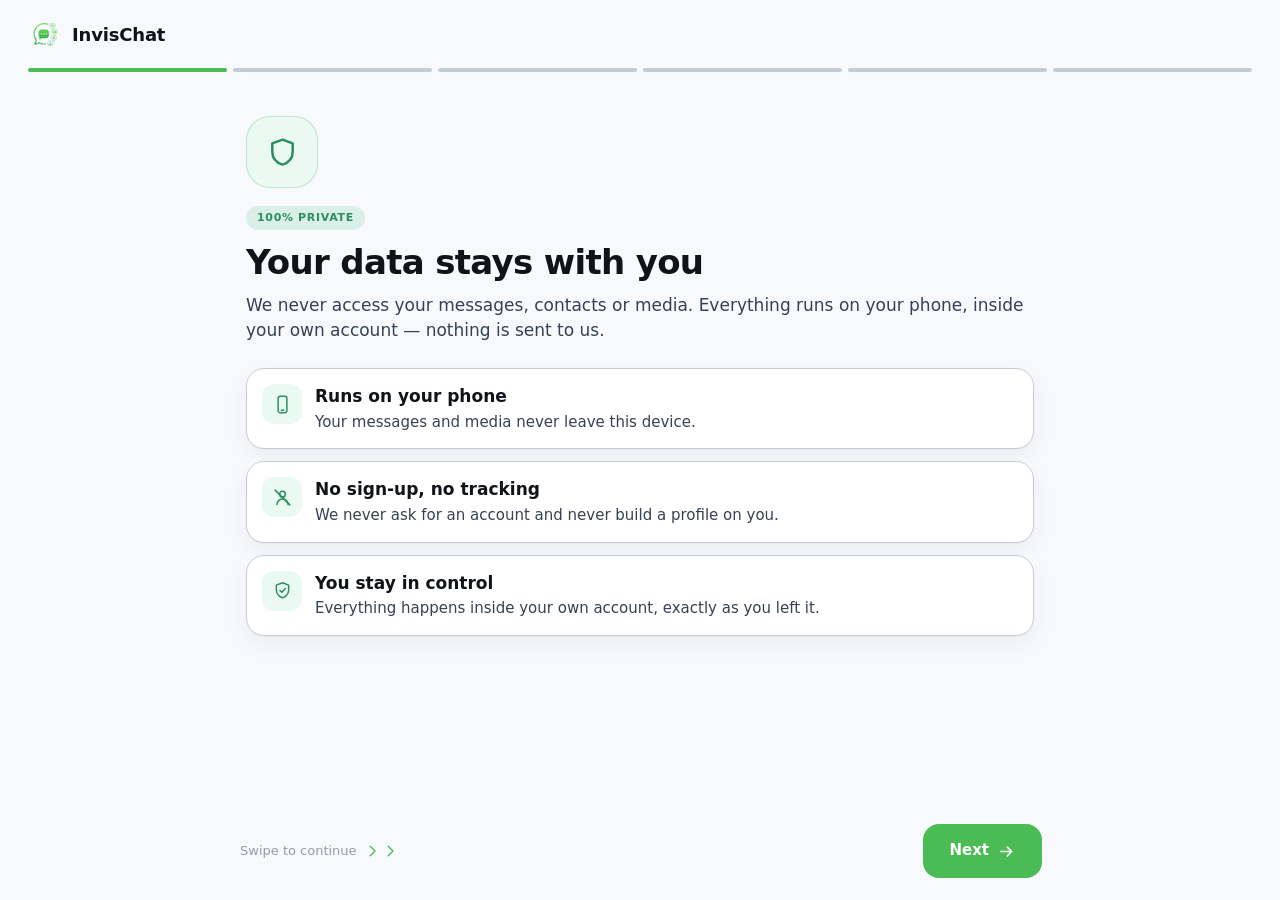
==== index.html @ 3916011a "first commit" ====
<!doctype html>
<html lang="en">
  <head>
    <meta charset="utf-8" />
    <meta name="viewport" content="width=device-width, initial-scale=1, viewport-fit=cover, user-scalable=no" />
    <meta name="color-scheme" content="light dark" />
    <meta name="theme-color" content="#f8f9fd" media="(prefers-color-scheme: light)" />
    <meta name="theme-color" content="#000000" media="(prefers-color-scheme: dark)" />
    <meta name="robots" content="noindex" />
    <title>How the app works</title>
    <link rel="icon" href="assets/img/logo.png" />
    <link rel="preload" as="image" href="assets/img/logo.png" />
    <link rel="stylesheet" href="assets/css/style.css" />
  </head>
  <body>
    <!-- The whole guide is drawn by app.js from content.js; this is its frame. -->
    <div class="app is-loading" id="app">
      <header class="topbar">
        <div class="topbar__row">
          <div class="brand">
            <img class="brand__logo" id="brand-logo" src="assets/img/logo.png" alt="" />
            <span class="brand__name" id="brand-name">InvisChat</span>
          </div>
          <button class="exit" id="exit" type="button" hidden></button>
        </div>
        <div class="progress" id="progress" role="presentation"></div>
      </header>

      <main class="deck" id="deck" tabindex="-1"></main>

      <footer class="bottombar" id="bottombar">
        <div class="bottombar__lead" id="lead">
          <div class="swipe" id="swipe">
            <span class="swipe__text" id="swipe-text"></span>
            <span class="swipe__chevrons" aria-hidden="true">
              <svg class="icon" viewBox="0 0 24 24"><path d="M9.6 5.6l6.4 6.4-6.4 6.4" /></svg>
              <svg class="icon" viewBox="0 0 24 24"><path d="M9.6 5.6l6.4 6.4-6.4 6.4" /></svg>
            </span>
          </div>
          <button class="back" id="back" type="button" hidden>
            <svg class="icon" viewBox="0 0 24 24" aria-hidden="true">
              <path d="M4.6 12h13.8" />
              <path d="M13 6.5l5.5 5.5-5.5 5.5" />
            </svg>
            <span id="back-label"></span>
          </button>
        </div>
        <button class="cta" id="cta" type="button">
          <span id="cta-label"></span>
          <svg class="icon" id="cta-icon" viewBox="0 0 24 24" aria-hidden="true"></svg>
        </button>
      </footer>
    </div>

    <!-- Full-screen screenshot: pinch, drag or double-tap to zoom. -->
    <div class="lightbox" id="lightbox" hidden>
      <img class="lightbox__img" id="lightbox-img" alt="" />
      <button class="lightbox__close" id="lightbox-close" type="button">
        <svg class="icon" viewBox="0 0 24 24" aria-hidden="true">
          <path d="M6.2 6.2l11.6 11.6" />
          <path d="M17.8 6.2L6.2 17.8" />
        </svg>
      </button>
      <div class="lightbox__hint">
        <svg class="icon" viewBox="0 0 24 24" aria-hidden="true">
          <path d="M9.4 4.6H4.6v4.8" />
          <path d="M14.6 19.4h4.8v-4.8" />
          <path d="M4.6 4.6l5.6 5.6" />
          <path d="M19.4 19.4l-5.6-5.6" />
        </svg>
        <span id="lightbox-hint-text"></span>
      </div>
    </div>

    <script>
      // The app's name, shown next to the logo. Kept here so it can be changed
      // without touching the code.
      window.GUIDE_APP_NAME = 'InvisChat';
    </script>
    <script src="assets/js/i18n.js"></script>
    <script src="assets/js/content.js"></script>
    <script src="assets/js/app.js"></script>
  </body>
</html>
---- assets/css/style.css ----
/* ───────────────────────────────────────────────────────────────────────────
   InvisChat — how the app works
   The palette is the app's own (lib/core/style/theme/cobalt_color_scheme.*),
   so the page and the screen it is embedded in are the same surface.
   ─────────────────────────────────────────────────────────────────────────── */

:root {
  --surface: #f8f9fd;
  --surface-container: #ffffff;
  --surface-variant-low: #eaedf1;
  --on-surface: #0f1419;
  --on-surface-variant: #364153;
  --on-surface-variant-low: #919eab;
  --outline: #c4cdd5;
  --shadow: 0 1px 2px rgba(15, 20, 25, 0.04), 0 8px 24px rgba(15, 20, 25, 0.05);

  --primary: #4bbb53;
  --primary-bold: #298331;
  --primary-soft: #eaf7eb;
  --primary-rgb: 75, 187, 83;
  --on-primary: #ffffff;

  --success: #3db87c;
  --success-bold: #2a8f5e;
  --success-soft: #ebf9f3;
  --success-rgb: 61, 184, 124;

  --info: #3d8fe6;
  --info-bold: #2a6bb3;
  --info-soft: #ebf5ff;
  --info-rgb: 61, 143, 230;

  /* Set per page from its tone, then used by everything inside it. The rgb
     triplet is what the translucent pills and borders are mixed from — spelled
     out rather than colour-mixed, which older WebViews do not understand. */
  --accent: var(--primary);
  --accent-bold: var(--primary-bold);
  --accent-soft: var(--primary-soft);
  --accent-rgb: var(--primary-rgb);

  --radius-card: 18px;
  --radius-tile: 20px;
  --page-max: 640px;
  --ease: cubic-bezier(0.22, 0.61, 0.36, 1);
  color-scheme: light;
}

:root[data-theme='dark'] {
  --surface: #000000;
  --surface-container: #101215;
  --surface-variant-low: #343e50;
  --on-surface: #ffffff;
  --on-surface-variant: #dfe3e8;
  --on-surface-variant-low: #c4cdd5;
  --outline: #364153;
  --shadow: none;

  --primary: #4bbb53;
  --primary-bold: #77ce7a;
  --primary-soft: #16321a;

  --success: #52c997;
  --success-bold: #7adbb3;
  --success-soft: #12332a;
  --success-rgb: 82, 201, 151;

  --info: #52a5ff;
  --info-bold: #7abdff;
  --info-soft: #10273f;
  --info-rgb: 82, 165, 255;
  color-scheme: dark;
}

[data-tone='success'] { --accent: var(--success); --accent-bold: var(--success-bold); --accent-soft: var(--success-soft); --accent-rgb: var(--success-rgb); }
[data-tone='info']    { --accent: var(--info);    --accent-bold: var(--info-bold);    --accent-soft: var(--info-soft);    --accent-rgb: var(--info-rgb); }

* { box-sizing: border-box; }

/* Class-based display rules would otherwise win over the browser default. */
[hidden] { display: none !important; }

html,
body {
  height: 100%;
  margin: 0;
  overflow: hidden;
  overscroll-behavior: none;
}

body {
  background: var(--surface);
  color: var(--on-surface);
  font-family: -apple-system, BlinkMacSystemFont, 'Segoe UI', Roboto, 'Helvetica Neue', system-ui, sans-serif;
  font-size: 15px;
  line-height: 1.45;
  -webkit-font-smoothing: antialiased;
  -webkit-tap-highlight-color: transparent;
  text-rendering: optimizeLegibility;
}

button {
  font: inherit;
  color: inherit;
  border: 0;
  background: none;
  cursor: pointer;
  -webkit-tap-highlight-color: transparent;
}

:focus-visible { outline: 2px solid var(--accent); outline-offset: 2px; border-radius: 10px; }

svg { display: block; }

.icon {
  width: 1em;
  height: 1em;
  fill: none;
  stroke: currentColor;
  stroke-width: 1.7;
  stroke-linecap: round;
  stroke-linejoin: round;
}

/* ── Shell ──────────────────────────────────────────────────────────────── */

.app {
  display: flex;
  flex-direction: column;
  height: 100%;
  height: 100dvh;
  /* The app hands the page a safe area already, but a browser does not. */
  padding: env(safe-area-inset-top) env(safe-area-inset-right) env(safe-area-inset-bottom) env(safe-area-inset-left);
}

.app.is-loading { opacity: 0; }
.app { opacity: 1; transition: opacity 0.25s ease; }

/* ── Top bar: brand, exit, progress ─────────────────────────────────────── */

.topbar { flex: none; padding: 12px 20px 0; }

.topbar__row { display: flex; align-items: center; gap: 10px; }

.brand { display: flex; align-items: center; gap: 10px; min-width: 0; }
.brand__logo { width: 30px; height: 30px; border-radius: 9px; display: block; }
.brand__name { font-size: 16px; font-weight: 700; letter-spacing: -0.01em; white-space: nowrap; }

.exit {
  margin-inline-start: auto;
  display: inline-flex;
  align-items: center;
  justify-content: center;
  gap: 6px;
  color: var(--on-surface-variant);
  font-size: 14px;
  font-weight: 600;
  padding: 8px 10px;
  border-radius: 12px;
  transition: opacity 0.2s ease, background-color 0.15s ease;
}
.exit:active { background: var(--surface-variant-low); }
.exit .icon { width: 22px; height: 22px; }
.exit[hidden] { display: none; }
/* Faded rather than removed on the last page: taking it out would shift the row. */
.exit.is-muted { opacity: 0; pointer-events: none; }

.progress { display: flex; gap: 6px; margin-top: 16px; }
.progress__seg {
  flex: 1;
  height: 4px;
  border-radius: 3px;
  background: var(--outline);
  transition: background-color 0.32s var(--ease);
}
.progress__seg.is-on { background: var(--primary); }

/* ── The deck ───────────────────────────────────────────────────────────── */

.deck {
  flex: 1;
  min-height: 0;
  display: flex;
  overflow-x: auto;
  overflow-y: hidden;
  scroll-snap-type: x mandatory;
  scrollbar-width: none;
  -webkit-overflow-scrolling: touch;
  overscroll-behavior-x: contain;
}
.deck::-webkit-scrollbar { display: none; }

.page {
  flex: 0 0 100%;
  width: 100%;
  height: 100%;
  scroll-snap-align: center;
  scroll-snap-stop: always;
  overflow-y: auto;
  overscroll-behavior: contain;
}

.page__inner {
  max-width: var(--page-max);
  margin: 0 auto;
  padding: 24px 20px 28px;
}

/* Header and body drift at different speeds while the deck is dragged, which
   is what makes the pages read as cards rather than as a slideshow. */
.page__header,
.page__body { will-change: transform; }

/* ── Page header ────────────────────────────────────────────────────────── */

.page__badge {
  width: 62px;
  height: 62px;
  display: grid;
  place-items: center;
  border-radius: 20px;
  background: var(--accent-soft);
  border: 1px solid rgba(var(--accent-rgb), 0.28);
  color: var(--accent-bold);
}
.page__badge .icon { width: 30px; height: 30px; }

.page__kicker {
  display: inline-block;
  margin-top: 18px;
  padding: 4px 11px;
  border-radius: 20px;
  background: rgba(var(--accent-rgb), 0.16);
  color: var(--accent-bold);
  font-size: 11px;
  font-weight: 700;
  letter-spacing: 0.06em;
  text-transform: uppercase;
}

.page__title {
  margin: 12px 0 0;
  font-size: 24px;
  line-height: 1.2;
  font-weight: 800;
  letter-spacing: -0.02em;
}

.page__subtitle {
  margin: 10px 0 0;
  font-size: 16px;
  line-height: 1.5;
  color: var(--on-surface-variant);
}

.page__body { margin-top: 24px; }

/* ── Cards ──────────────────────────────────────────────────────────────── */

.card {
  background: var(--surface-container);
  border: 1px solid var(--outline);
  border-radius: var(--radius-card);
  box-shadow: var(--shadow);
}

.card__icon {
  flex: none;
  width: 40px;
  height: 40px;
  display: grid;
  place-items: center;
  border-radius: 12px;
  background: var(--accent-soft);
  color: var(--accent-bold);
}
.card__icon .icon { width: 21px; height: 21px; }

.card__title { font-size: 16px; font-weight: 600; margin: 0; }
.card__desc { margin: 3px 0 0; font-size: 14px; line-height: 1.45; color: var(--on-surface-variant); }

/* list — icon + title + description rows */
.list { display: flex; flex-direction: column; gap: 12px; }
.list .card { display: flex; gap: 13px; padding: 15px; align-items: flex-start; }

/* grid — two-column tiles, icon and title only */
.grid { display: grid; grid-template-columns: repeat(auto-fit, minmax(140px, 1fr)); gap: 12px; }
.grid .card { padding: 14px; border-radius: var(--radius-tile); }
.grid .card__icon { width: 36px; height: 36px; border-radius: 11px; }
.grid .card__icon .icon { width: 19px; height: 19px; }
/* A fixed gap, not a spacer: every label starts at the same height, so a
   one-line title and a two-line one still line up across the row. */
.grid .card__title { margin-top: 12px; font-size: 14px; line-height: 1.25; }

/* steps — numbered instruction cards with a screenshot */
.steps { display: flex; flex-direction: column; gap: 14px; }
.steps .card { padding: 15px; border-radius: var(--radius-tile); }
.step__head { display: flex; gap: 13px; align-items: flex-start; }
.step__head .card__title { font-size: 15px; font-weight: 700; }

.shot {
  position: relative;
  margin-top: 13px;
  border-radius: 14px;
  border: 1px solid var(--outline);
  background: var(--surface-variant-low);
  overflow: hidden;
  display: block;
  width: 100%;
  padding: 0;
}
.shot img {
  display: block;
  width: 100%;
  max-height: 320px;
  max-height: min(34dvh, 340px);
  object-fit: contain;
  transition: transform 0.35s var(--ease);
}
.shot:active img { transform: scale(0.985); }

.shot__hint {
  position: absolute;
  inset-inline-end: 8px;
  inset-block-end: 8px;
  display: flex;
  align-items: center;
  gap: 4px;
  padding: 5px 9px;
  border-radius: 20px;
  background: rgba(0, 0, 0, 0.55);
  color: #fff;
  font-size: 11px;
  font-weight: 600;
  letter-spacing: 0.01em;
}
.shot__hint .icon { width: 15px; height: 15px; }

/* ── Bottom bar ─────────────────────────────────────────────────────────── */

.bottombar {
  flex: none;
  display: flex;
  align-items: center;
  gap: 12px;
  padding: 8px 20px 16px;
  max-width: var(--page-max);
  width: 100%;
  margin: 0 auto;
}

.bottombar__lead { flex: 1; min-width: 0; display: flex; }
.bottombar.is-last .bottombar__lead { display: none; }
.bottombar.is-last .cta { flex: 1; }

.cta {
  display: inline-flex;
  align-items: center;
  justify-content: center;
  gap: 8px;
  padding: 16px 26px;
  border-radius: 16px;
  background: var(--primary);
  color: var(--on-primary);
  font-size: 15px;
  font-weight: 700;
  transition: transform 0.12s ease, filter 0.15s ease;
}
.cta:active { transform: scale(0.97); filter: brightness(0.95); }
.cta .icon { width: 19px; height: 19px; stroke-width: 2; }

.back {
  display: inline-flex;
  align-items: center;
  gap: 8px;
  padding: 14px 12px;
  border-radius: 12px;
  color: var(--on-surface-variant);
  font-size: 14px;
  font-weight: 600;
}
.back:active { background: var(--surface-variant-low); }
.back .icon { width: 18px; height: 18px; transform: scaleX(-1); }

/* A gentle nudge, shown only on the first page, that the deck is swipeable. */
.swipe { display: flex; align-items: center; gap: 6px; padding: 14px 2px; min-width: 0; }
.swipe__text {
  font-size: 13px;
  font-weight: 500;
  color: var(--on-surface-variant-low);
  white-space: nowrap;
  overflow: hidden;
  text-overflow: ellipsis;
}
.swipe__chevrons { display: flex; color: var(--primary); }
.swipe__chevrons .icon { width: 18px; height: 18px; animation: drift 1.4s linear infinite; }
.swipe__chevrons .icon:last-child { animation-delay: -0.46s; }
@keyframes drift {
  from { transform: translateX(0); opacity: 0.9; }
  to { transform: translateX(8px); opacity: 0; }
}

/* Right-to-left languages swipe the other way, so everything that points at
   the next page has to point — and drift — the other way too. The tick on the
   closing page is not directional and stays as it is. */
[dir='rtl'] .cta .icon.is-directional { transform: scaleX(-1); }
[dir='rtl'] .back .icon { transform: none; }
[dir='rtl'] .swipe__chevrons { transform: scaleX(-1); }

/* ── Full-screen screenshot ─────────────────────────────────────────────── */

.lightbox {
  position: fixed;
  inset: 0;
  z-index: 40;
  background: #000;
  display: grid;
  place-items: center;
  touch-action: none;
  opacity: 0;
  transition: opacity 0.26s ease;
}
.lightbox.is-open { opacity: 1; }
.lightbox[hidden] { display: none; }

.lightbox__img {
  max-width: 100%;
  max-height: 100vh;
  max-height: 100dvh;
  object-fit: contain;
  transform-origin: 0 0;
  will-change: transform;
  user-select: none;
  -webkit-user-drag: none;
}

.lightbox__close {
  position: absolute;
  top: calc(env(safe-area-inset-top) + 10px);
  inset-inline-end: 10px;
  display: grid;
  place-items: center;
  width: 42px;
  height: 42px;
  border-radius: 50%;
  background: rgba(0, 0, 0, 0.45);
  color: #fff;
}
.lightbox__close .icon { width: 24px; height: 24px; }

.lightbox__hint {
  position: absolute;
  bottom: calc(env(safe-area-inset-bottom) + 20px);
  left: 50%;
  transform: translateX(-50%);
  display: flex;
  align-items: center;
  gap: 6px;
  padding: 8px 14px;
  border-radius: 20px;
  background: rgba(0, 0, 0, 0.45);
  color: rgba(255, 255, 255, 0.7);
  font-size: 12px;
  font-weight: 500;
  white-space: nowrap;
  transition: opacity 0.2s ease;
}
.lightbox__hint .icon { width: 16px; height: 16px; }
.lightbox.is-zoomed .lightbox__hint { opacity: 0; }

/* ── Tablets ────────────────────────────────────────────────────────────── */

@media (min-width: 600px) {
  body { font-size: 16px; }
  :root { --page-max: 700px; }
  .topbar { padding: 18px 28px 0; }
  .page__inner { padding: 32px 28px 32px; }
  .page__badge { width: 72px; height: 72px; border-radius: 24px; }
  .page__badge .icon { width: 35px; height: 35px; }
  .page__title { font-size: 30px; }
  .page__subtitle { font-size: 17px; }
  .bottombar { padding: 12px 28px 22px; }
  .grid { grid-template-columns: repeat(auto-fit, minmax(170px, 1fr)); gap: 14px; }
  .grid .card__title { font-size: 15px; }
  .card__title { font-size: 17px; }
  .card__desc { font-size: 15px; }
  .brand__logo { width: 34px; height: 34px; border-radius: 10px; }
  .brand__name { font-size: 18px; }
  .shot img { max-height: 400px; max-height: min(38dvh, 420px); }
}

@media (min-width: 900px) {
  :root { --page-max: 860px; }
  .page__title { font-size: 34px; }
  .page__inner { padding: 44px 36px 36px; }
  .grid { grid-template-columns: repeat(4, 1fr); }
  /* Roomy enough to read the instruction beside its screenshot. */
  .steps .card { padding: 18px; }
  .step__body { display: grid; grid-template-columns: minmax(0, 1fr) minmax(0, 1fr); gap: 18px; align-items: center; }
  .step__body .shot { margin-top: 0; }
  .shot img { max-height: 440px; max-height: min(46dvh, 460px); }
}

/* Landscape phones have no room for the full header. */
@media (max-height: 480px) and (max-width: 900px) {
  .page__badge { width: 46px; height: 46px; border-radius: 15px; }
  .page__badge .icon { width: 24px; height: 24px; }
  .page__kicker { margin-top: 12px; }
  .page__title { font-size: 20px; }
  .page__subtitle { font-size: 14px; }
  .page__body { margin-top: 16px; }
  .page__inner { padding: 14px 20px 20px; }
  .cta { padding: 12px 20px; }
}

@media (prefers-reduced-motion: reduce) {
  * { animation-duration: 0.001ms !important; animation-iteration-count: 1 !important; transition-duration: 0.001ms !important; }
}
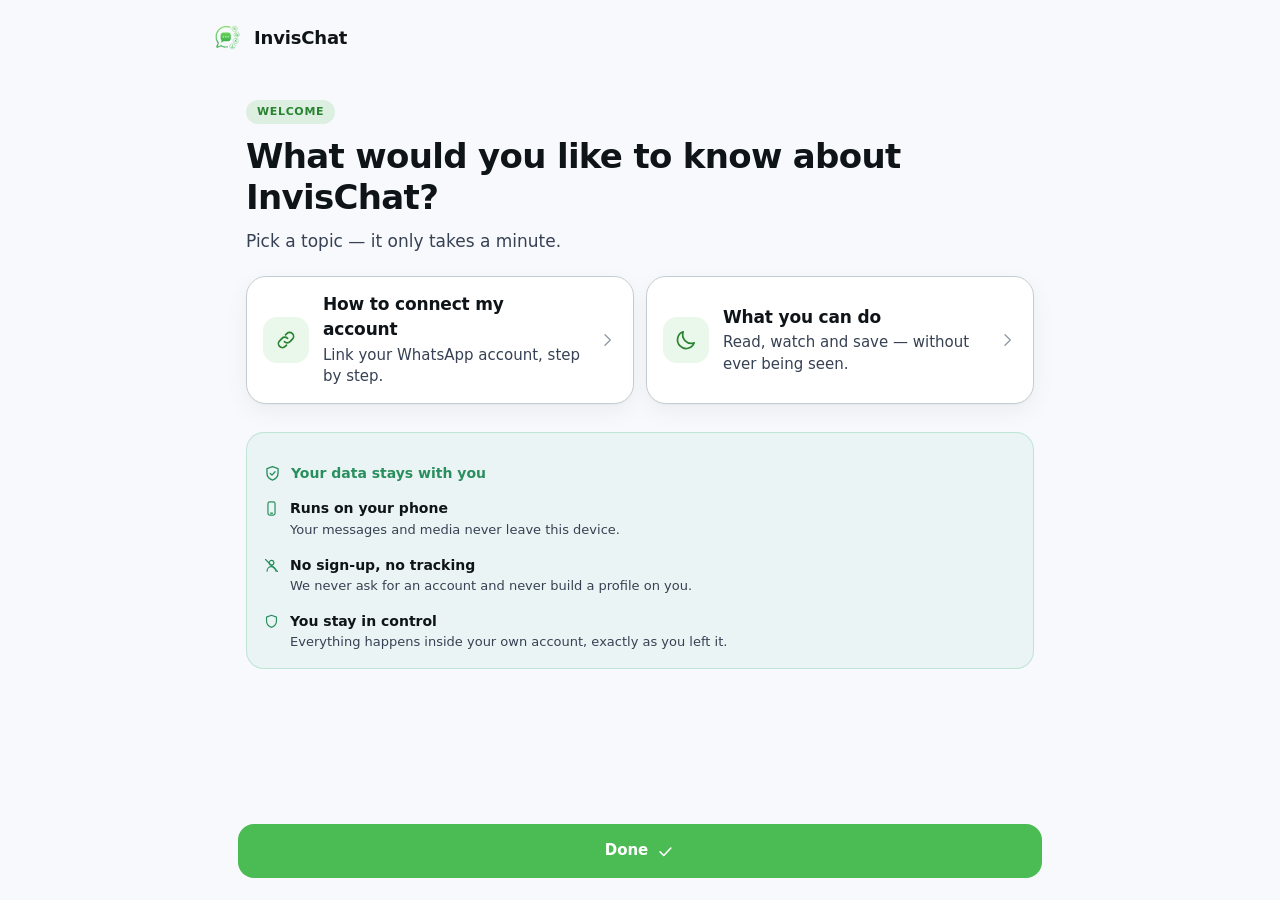
==== commit 3ee93c36: "refactoring" ====
--- a/index.html
+++ b/index.html
@@ -17,34 +17,25 @@
     <div class="app is-loading" id="app">
       <header class="topbar">
         <div class="topbar__row">
-          <div class="brand">
+          <!-- The brand on the home screen, the way back on every other. -->
+          <div class="brand" id="brand">
             <img class="brand__logo" id="brand-logo" src="assets/img/logo.png" alt="" />
             <span class="brand__name" id="brand-name">InvisChat</span>
           </div>
-          <button class="exit" id="exit" type="button" hidden></button>
-        </div>
-        <div class="progress" id="progress" role="presentation"></div>
-      </header>
-
-      <main class="deck" id="deck" tabindex="-1"></main>
-
-      <footer class="bottombar" id="bottombar">
-        <div class="bottombar__lead" id="lead">
-          <div class="swipe" id="swipe">
-            <span class="swipe__text" id="swipe-text"></span>
-            <span class="swipe__chevrons" aria-hidden="true">
-              <svg class="icon" viewBox="0 0 24 24"><path d="M9.6 5.6l6.4 6.4-6.4 6.4" /></svg>
-              <svg class="icon" viewBox="0 0 24 24"><path d="M9.6 5.6l6.4 6.4-6.4 6.4" /></svg>
-            </span>
-          </div>
-          <button class="back" id="back" type="button" hidden>
+          <button class="navback" id="back" type="button" hidden>
             <svg class="icon" viewBox="0 0 24 24" aria-hidden="true">
               <path d="M4.6 12h13.8" />
               <path d="M13 6.5l5.5 5.5-5.5 5.5" />
             </svg>
             <span id="back-label"></span>
           </button>
+          <button class="exit" id="exit" type="button" hidden></button>
         </div>
+      </header>
+
+      <main class="deck" id="deck" tabindex="-1"></main>
+
+      <footer class="bottombar" id="bottombar" hidden>
         <button class="cta" id="cta" type="button">
           <span id="cta-label"></span>
           <svg class="icon" id="cta-icon" viewBox="0 0 24 24" aria-hidden="true"></svg>
@@ -73,8 +64,8 @@
     </div>
 
     <script>
-      // The app's name, shown next to the logo. Kept here so it can be changed
-      // without touching the code.
+      // The app's name, shown next to the logo and in the welcome. Kept here so
+      // it can be changed without touching the code.
       window.GUIDE_APP_NAME = 'InvisChat';
     </script>
     <script src="assets/js/i18n.js"></script>
--- a/assets/css/style.css
+++ b/assets/css/style.css
@@ -30,7 +30,7 @@
   --info-soft: #ebf5ff;
   --info-rgb: 61, 143, 230;
 
-  /* Set per page from its tone, then used by everything inside it. The rgb
+  /* Set per screen from its tone, then used by everything inside it. The rgb
      triplet is what the translucent pills and borders are mixed from — spelled
      out rather than colour-mixed, which older WebViews do not understand. */
   --accent: var(--primary);
@@ -42,8 +42,13 @@
   --radius-tile: 20px;
   --page-max: 640px;
   --ease: cubic-bezier(0.22, 0.61, 0.36, 1);
+  /* Which way "forward" is. Screens slide in from the end of the line, so in
+     Arabic they come from the left. */
+  --dir: 1;
   color-scheme: light;
 }
+
+:root[dir='rtl'] { --dir: -1; }
 
 :root[data-theme='dark'] {
   --surface: #000000;
@@ -135,15 +140,39 @@
 .app.is-loading { opacity: 0; }
 .app { opacity: 1; transition: opacity 0.25s ease; }
 
-/* ── Top bar: brand, exit, progress ─────────────────────────────────────── */
-
-.topbar { flex: none; padding: 12px 20px 0; }
-
-.topbar__row { display: flex; align-items: center; gap: 10px; }
+/* ── Top bar ────────────────────────────────────────────────────────────── */
+
+.topbar { flex: none; padding: 12px 20px 4px; }
+
+.topbar__row {
+  display: flex;
+  align-items: center;
+  gap: 10px;
+  min-height: 40px;
+  max-width: var(--page-max);
+  margin: 0 auto;
+}
 
 .brand { display: flex; align-items: center; gap: 10px; min-width: 0; }
 .brand__logo { width: 30px; height: 30px; border-radius: 9px; display: block; }
 .brand__name { font-size: 16px; font-weight: 700; letter-spacing: -0.01em; white-space: nowrap; }
+
+/* On an inner screen the brand steps aside for the way back, so the row keeps
+   its height and nothing shifts sideways. */
+.navback {
+  display: inline-flex;
+  align-items: center;
+  gap: 8px;
+  padding: 8px 12px;
+  margin-inline-start: -10px;
+  border-radius: 12px;
+  font-size: 15px;
+  font-weight: 600;
+  transition: background-color 0.15s ease;
+}
+.navback:active { background: var(--surface-variant-low); }
+.navback .icon { width: 20px; height: 20px; transform: scaleX(-1); }
+[dir='rtl'] .navback .icon { transform: none; }
 
 .exit {
   margin-inline-start: auto;
@@ -156,77 +185,58 @@
   font-weight: 600;
   padding: 8px 10px;
   border-radius: 12px;
-  transition: opacity 0.2s ease, background-color 0.15s ease;
+  transition: background-color 0.15s ease;
 }
 .exit:active { background: var(--surface-variant-low); }
 .exit .icon { width: 22px; height: 22px; }
-.exit[hidden] { display: none; }
-/* Faded rather than removed on the last page: taking it out would shift the row. */
-.exit.is-muted { opacity: 0; pointer-events: none; }
-
-.progress { display: flex; gap: 6px; margin-top: 16px; }
-.progress__seg {
-  flex: 1;
-  height: 4px;
-  border-radius: 3px;
-  background: var(--outline);
-  transition: background-color 0.32s var(--ease);
-}
-.progress__seg.is-on { background: var(--primary); }
-
-/* ── The deck ───────────────────────────────────────────────────────────── */
+
+/* ── The screens ────────────────────────────────────────────────────────── */
 
 .deck {
+  position: relative;
   flex: 1;
   min-height: 0;
-  display: flex;
-  overflow-x: auto;
-  overflow-y: hidden;
-  scroll-snap-type: x mandatory;
-  scrollbar-width: none;
-  -webkit-overflow-scrolling: touch;
-  overscroll-behavior-x: contain;
-}
-.deck::-webkit-scrollbar { display: none; }
-
-.page {
-  flex: 0 0 100%;
-  width: 100%;
-  height: 100%;
-  scroll-snap-align: center;
-  scroll-snap-stop: always;
+  overflow: hidden;
+}
+
+.screen {
+  position: absolute;
+  inset: 0;
   overflow-y: auto;
   overscroll-behavior: contain;
-}
-
-.page__inner {
+  -webkit-overflow-scrolling: touch;
+  transition: transform 0.34s var(--ease), opacity 0.34s var(--ease);
+  will-change: transform, opacity;
+}
+/* Parked one screen ahead: where a screen comes from, and where it goes back
+   to. `is-behind` is the screen underneath, pushed a little the other way. */
+.screen.is-ahead { transform: translate3d(calc(var(--dir) * 100%), 0, 0); opacity: 0; }
+.screen.is-behind { transform: translate3d(calc(var(--dir) * -22%), 0, 0); opacity: 0; pointer-events: none; }
+.screen.is-hidden { visibility: hidden; }
+
+.screen__inner {
   max-width: var(--page-max);
   margin: 0 auto;
-  padding: 24px 20px 28px;
-}
-
-/* Header and body drift at different speeds while the deck is dragged, which
-   is what makes the pages read as cards rather than as a slideshow. */
-.page__header,
-.page__body { will-change: transform; }
-
-/* ── Page header ────────────────────────────────────────────────────────── */
-
-.page__badge {
-  width: 62px;
-  height: 62px;
+  padding: 20px 20px 28px;
+}
+
+/* ── Screen header ──────────────────────────────────────────────────────── */
+
+.screen__badge {
+  width: 56px;
+  height: 56px;
   display: grid;
   place-items: center;
-  border-radius: 20px;
+  border-radius: 18px;
   background: var(--accent-soft);
   border: 1px solid rgba(var(--accent-rgb), 0.28);
   color: var(--accent-bold);
-}
-.page__badge .icon { width: 30px; height: 30px; }
-
-.page__kicker {
+  margin-bottom: 16px;
+}
+.screen__badge .icon { width: 27px; height: 27px; }
+
+.screen__kicker {
   display: inline-block;
-  margin-top: 18px;
   padding: 4px 11px;
   border-radius: 20px;
   background: rgba(var(--accent-rgb), 0.16);
@@ -237,22 +247,22 @@
   text-transform: uppercase;
 }
 
-.page__title {
+.screen__title {
   margin: 12px 0 0;
-  font-size: 24px;
-  line-height: 1.2;
+  font-size: 25px;
+  line-height: 1.22;
   font-weight: 800;
   letter-spacing: -0.02em;
 }
 
-.page__subtitle {
+.screen__subtitle {
   margin: 10px 0 0;
   font-size: 16px;
   line-height: 1.5;
   color: var(--on-surface-variant);
 }
 
-.page__body { margin-top: 24px; }
+.screen__body { margin-top: 22px; }
 
 /* ── Cards ──────────────────────────────────────────────────────────────── */
 
@@ -278,11 +288,167 @@
 .card__title { font-size: 16px; font-weight: 600; margin: 0; }
 .card__desc { margin: 3px 0 0; font-size: 14px; line-height: 1.45; color: var(--on-surface-variant); }
 
-/* list — icon + title + description rows */
+/* ── Options: the questions the guide answers ───────────────────────────── */
+
+.options { display: flex; flex-direction: column; gap: 12px; }
+
+.options__label {
+  margin: 26px 0 12px;
+  font-size: 12px;
+  font-weight: 700;
+  letter-spacing: 0.06em;
+  text-transform: uppercase;
+  color: var(--on-surface-variant-low);
+}
+
+.option {
+  display: flex;
+  align-items: center;
+  gap: 14px;
+  width: 100%;
+  text-align: start;
+  padding: 15px 16px;
+  background: var(--surface-container);
+  border: 1px solid var(--outline);
+  border-radius: var(--radius-tile);
+  box-shadow: var(--shadow);
+  transition: transform 0.14s ease, border-color 0.15s ease;
+}
+.option:active { transform: scale(0.985); border-color: rgba(var(--accent-rgb), 0.55); }
+.option .card__icon { width: 46px; height: 46px; border-radius: 14px; }
+.option .card__icon .icon { width: 24px; height: 24px; }
+.option__text { min-width: 0; }
+/* The label and its line are spans inside a button, so they need telling. */
+.option__text > span { display: block; }
+.option__title { margin: 0; font-size: 16px; font-weight: 700; letter-spacing: -0.01em; }
+
+.option__go { flex: none; margin-inline-start: auto; color: var(--on-surface-variant-low); }
+.option__go .icon { width: 20px; height: 20px; }
+[dir='rtl'] .option__go .icon { transform: scaleX(-1); }
+
+/* ── The promise: what the app does not do ──────────────────────────────── */
+
+.trust {
+  margin-top: 28px;
+  padding: 16px;
+  border-radius: var(--radius-card);
+  background: rgba(var(--success-rgb), 0.07);
+  border: 1px solid rgba(var(--success-rgb), 0.25);
+}
+
+.trust__head {
+  display: flex;
+  align-items: center;
+  gap: 9px;
+  color: var(--success-bold);
+  font-size: 14px;
+  font-weight: 700;
+}
+.trust__head .icon { flex: none; width: 19px; height: 19px; }
+
+.trust__item { display: flex; gap: 10px; margin-top: 15px; }
+.trust__item .icon { flex: none; width: 17px; height: 17px; margin-top: 2px; color: var(--success-bold); }
+.trust__title { margin: 0; font-size: 14px; font-weight: 600; }
+.trust__desc { margin: 2px 0 0; font-size: 13px; line-height: 1.45; color: var(--on-surface-variant); }
+
+/* ── Watch the video ────────────────────────────────────────────────────── */
+
+.video { margin-bottom: 22px; }
+
+.video__button {
+  display: flex;
+  align-items: center;
+  gap: 14px;
+  width: 100%;
+  text-align: start;
+  padding: 13px 16px 13px 13px;
+  padding-inline: 13px 16px;
+  border-radius: var(--radius-tile);
+  background: var(--accent-soft);
+  border: 1px solid rgba(var(--accent-rgb), 0.35);
+  transition: transform 0.14s ease;
+}
+.video__button:active { transform: scale(0.985); }
+
+.video__play {
+  flex: none;
+  width: 46px;
+  height: 46px;
+  border-radius: 50%;
+  display: grid;
+  place-items: center;
+  background: var(--accent);
+  color: var(--on-primary);
+}
+.video__play .icon { width: 22px; height: 22px; fill: currentColor; margin-inline-start: 2px; }
+
+.video__title { margin: 0; font-size: 16px; font-weight: 700; letter-spacing: -0.01em; }
+
+.video__player {
+  border-radius: var(--radius-tile);
+  overflow: hidden;
+  border: 1px solid var(--outline);
+  background: #000;
+}
+.video__player video {
+  display: block;
+  width: 100%;
+  max-height: 520px;
+  max-height: min(58dvh, 520px);
+  background: #000;
+}
+
+.video__error {
+  padding: 14px 16px;
+  border-radius: var(--radius-tile);
+  background: var(--surface-variant-low);
+  color: var(--on-surface-variant);
+  font-size: 14px;
+  text-align: center;
+}
+
+/* ── Steps: numbered, tied together by a thread ─────────────────────────── */
+
+.steps { list-style: none; margin: 0; padding: 0; display: flex; flex-direction: column; gap: 20px; }
+
+.step { position: relative; display: flex; gap: 14px; }
+/* The line to the next step, behind its number. */
+.step:not(:last-child)::before {
+  content: '';
+  position: absolute;
+  top: 34px;
+  bottom: -24px;
+  inset-inline-start: 14px;
+  width: 1.5px;
+  background: var(--outline);
+}
+
+.step__num {
+  position: relative;
+  flex: none;
+  width: 29px;
+  height: 29px;
+  display: grid;
+  place-items: center;
+  border-radius: 50%;
+  background: var(--accent-soft);
+  border: 1px solid rgba(var(--accent-rgb), 0.35);
+  color: var(--accent-bold);
+  font-size: 13px;
+  font-weight: 700;
+}
+
+.step__body { min-width: 0; padding-top: 3px; }
+.step__body .card__title { font-size: 15.5px; font-weight: 700; }
+
+/* ── List: icon + title + description rows ──────────────────────────────── */
+
 .list { display: flex; flex-direction: column; gap: 12px; }
 .list .card { display: flex; gap: 13px; padding: 15px; align-items: flex-start; }
-
-/* grid — two-column tiles, icon and title only */
+.list__text { min-width: 0; }
+
+/* ── Grid: small tiles, icon and title only ─────────────────────────────── */
+
 .grid { display: grid; grid-template-columns: repeat(auto-fit, minmax(140px, 1fr)); gap: 12px; }
 .grid .card { padding: 14px; border-radius: var(--radius-tile); }
 .grid .card__icon { width: 36px; height: 36px; border-radius: 11px; }
@@ -291,11 +457,7 @@
    one-line title and a two-line one still line up across the row. */
 .grid .card__title { margin-top: 12px; font-size: 14px; line-height: 1.25; }
 
-/* steps — numbered instruction cards with a screenshot */
-.steps { display: flex; flex-direction: column; gap: 14px; }
-.steps .card { padding: 15px; border-radius: var(--radius-tile); }
-.step__head { display: flex; gap: 13px; align-items: flex-start; }
-.step__head .card__title { font-size: 15px; font-weight: 700; }
+/* ── Screenshots ────────────────────────────────────────────────────────── */
 
 .shot {
   position: relative;
@@ -335,28 +497,31 @@
 }
 .shot__hint .icon { width: 15px; height: 15px; }
 
-/* ── Bottom bar ─────────────────────────────────────────────────────────── */
-
-.bottombar {
-  flex: none;
-  display: flex;
-  align-items: center;
+/* A screenshot on its own, under the steps it illustrates. */
+.block--shot .shot { margin-top: 22px; }
+
+/* ── The closing tip ────────────────────────────────────────────────────── */
+
+.note {
+  display: flex;
   gap: 12px;
-  padding: 8px 20px 16px;
-  max-width: var(--page-max);
-  width: 100%;
-  margin: 0 auto;
-}
-
-.bottombar__lead { flex: 1; min-width: 0; display: flex; }
-.bottombar.is-last .bottombar__lead { display: none; }
-.bottombar.is-last .cta { flex: 1; }
+  margin-top: 22px;
+  padding: 14px 15px;
+  border-radius: var(--radius-card);
+  background: var(--surface-variant-low);
+}
+.note .icon { flex: none; width: 20px; height: 20px; margin-top: 1px; color: var(--on-surface-variant); }
+.note__title { margin: 0; font-size: 14px; font-weight: 700; }
+.note__desc { margin: 3px 0 0; font-size: 13.5px; line-height: 1.45; color: var(--on-surface-variant); }
+
+/* ── Buttons ────────────────────────────────────────────────────────────── */
 
 .cta {
   display: inline-flex;
   align-items: center;
   justify-content: center;
   gap: 8px;
+  width: 100%;
   padding: 16px 26px;
   border-radius: 16px;
   background: var(--primary);
@@ -368,43 +533,19 @@
 .cta:active { transform: scale(0.97); filter: brightness(0.95); }
 .cta .icon { width: 19px; height: 19px; stroke-width: 2; }
 
-.back {
-  display: inline-flex;
-  align-items: center;
-  gap: 8px;
-  padding: 14px 12px;
-  border-radius: 12px;
-  color: var(--on-surface-variant);
-  font-size: 14px;
-  font-weight: 600;
-}
-.back:active { background: var(--surface-variant-low); }
-.back .icon { width: 18px; height: 18px; transform: scaleX(-1); }
-
-/* A gentle nudge, shown only on the first page, that the deck is swipeable. */
-.swipe { display: flex; align-items: center; gap: 6px; padding: 14px 2px; min-width: 0; }
-.swipe__text {
-  font-size: 13px;
-  font-weight: 500;
-  color: var(--on-surface-variant-low);
-  white-space: nowrap;
-  overflow: hidden;
-  text-overflow: ellipsis;
-}
-.swipe__chevrons { display: flex; color: var(--primary); }
-.swipe__chevrons .icon { width: 18px; height: 18px; animation: drift 1.4s linear infinite; }
-.swipe__chevrons .icon:last-child { animation-delay: -0.46s; }
-@keyframes drift {
-  from { transform: translateX(0); opacity: 0.9; }
-  to { transform: translateX(8px); opacity: 0; }
-}
-
-/* Right-to-left languages swipe the other way, so everything that points at
-   the next page has to point — and drift — the other way too. The tick on the
-   closing page is not directional and stays as it is. */
-[dir='rtl'] .cta .icon.is-directional { transform: scaleX(-1); }
-[dir='rtl'] .back .icon { transform: none; }
-[dir='rtl'] .swipe__chevrons { transform: scaleX(-1); }
+/* The way back to the question, at the end of what the user came to read. */
+.done { margin-top: 28px; }
+.done .cta { background: var(--surface-container); color: var(--on-surface); border: 1px solid var(--outline); }
+.done .cta .icon { color: var(--primary); }
+
+.bottombar {
+  flex: none;
+  display: flex;
+  padding: 8px 20px 16px;
+  max-width: var(--page-max);
+  width: 100%;
+  margin: 0 auto;
+}
 
 /* ── Full-screen screenshot ─────────────────────────────────────────────── */
 
@@ -472,17 +613,18 @@
 @media (min-width: 600px) {
   body { font-size: 16px; }
   :root { --page-max: 700px; }
-  .topbar { padding: 18px 28px 0; }
-  .page__inner { padding: 32px 28px 32px; }
-  .page__badge { width: 72px; height: 72px; border-radius: 24px; }
-  .page__badge .icon { width: 35px; height: 35px; }
-  .page__title { font-size: 30px; }
-  .page__subtitle { font-size: 17px; }
+  .topbar { padding: 18px 28px 4px; }
+  .screen__inner { padding: 26px 28px 32px; }
+  .screen__badge { width: 64px; height: 64px; border-radius: 21px; }
+  .screen__badge .icon { width: 31px; height: 31px; }
+  .screen__title { font-size: 31px; }
+  .screen__subtitle { font-size: 17px; }
   .bottombar { padding: 12px 28px 22px; }
   .grid { grid-template-columns: repeat(auto-fit, minmax(170px, 1fr)); gap: 14px; }
   .grid .card__title { font-size: 15px; }
   .card__title { font-size: 17px; }
   .card__desc { font-size: 15px; }
+  .option__title { font-size: 17px; }
   .brand__logo { width: 34px; height: 34px; border-radius: 10px; }
   .brand__name { font-size: 18px; }
   .shot img { max-height: 400px; max-height: min(38dvh, 420px); }
@@ -490,28 +632,31 @@
 
 @media (min-width: 900px) {
   :root { --page-max: 860px; }
-  .page__title { font-size: 34px; }
-  .page__inner { padding: 44px 36px 36px; }
+  .screen__title { font-size: 34px; }
+  .screen__inner { padding: 36px 36px 36px; }
   .grid { grid-template-columns: repeat(4, 1fr); }
+  .options { flex-direction: row; }
+  .options .option { flex: 1; }
   /* Roomy enough to read the instruction beside its screenshot. */
-  .steps .card { padding: 18px; }
-  .step__body { display: grid; grid-template-columns: minmax(0, 1fr) minmax(0, 1fr); gap: 18px; align-items: center; }
-  .step__body .shot { margin-top: 0; }
+  .list .card { padding: 18px; }
   .shot img { max-height: 440px; max-height: min(46dvh, 460px); }
 }
 
 /* Landscape phones have no room for the full header. */
 @media (max-height: 480px) and (max-width: 900px) {
-  .page__badge { width: 46px; height: 46px; border-radius: 15px; }
-  .page__badge .icon { width: 24px; height: 24px; }
-  .page__kicker { margin-top: 12px; }
-  .page__title { font-size: 20px; }
-  .page__subtitle { font-size: 14px; }
-  .page__body { margin-top: 16px; }
-  .page__inner { padding: 14px 20px 20px; }
+  .screen__badge { width: 44px; height: 44px; border-radius: 14px; margin-bottom: 12px; }
+  .screen__badge .icon { width: 23px; height: 23px; }
+  .screen__title { font-size: 20px; }
+  .screen__subtitle { font-size: 14px; }
+  .screen__body { margin-top: 16px; }
+  .screen__inner { padding: 14px 20px 20px; }
   .cta { padding: 12px 20px; }
 }
 
 @media (prefers-reduced-motion: reduce) {
   * { animation-duration: 0.001ms !important; animation-iteration-count: 1 !important; transition-duration: 0.001ms !important; }
 }
+
+/* Right-to-left languages read the other way, so the arrow that points onwards
+   points — and moves — the other way too. The tick is not directional. */
+[dir='rtl'] .cta .icon.is-directional { transform: scaleX(-1); }
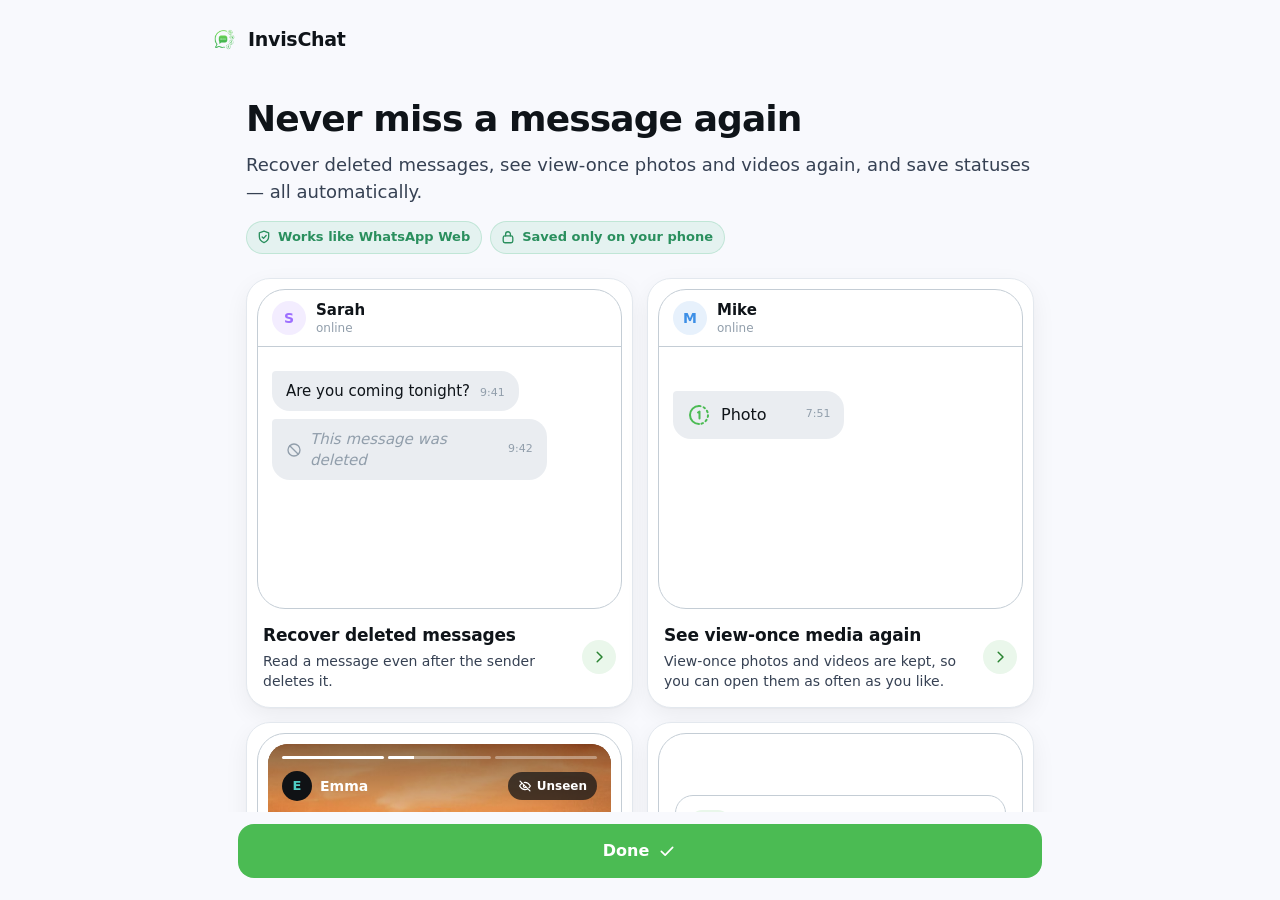
==== commit 917c76af: "refactoring" ====
--- a/index.html
+++ b/index.html
@@ -8,68 +8,22 @@
     <meta name="theme-color" content="#000000" media="(prefers-color-scheme: dark)" />
     <meta name="robots" content="noindex" />
     <title>How the app works</title>
-    <link rel="icon" href="assets/img/logo.png" />
-    <link rel="preload" as="image" href="assets/img/logo.png" />
-    <link rel="stylesheet" href="assets/css/style.css" />
+    <link rel="icon" href="assets/img/logo.png?v=2" />
+    <link rel="preload" as="image" href="assets/img/logo.png?v=2" />
+    <link rel="stylesheet" href="assets/css/style.css?v=2" />
   </head>
   <body>
-    <!-- The whole guide is drawn by app.js from content.js; this is its frame. -->
-    <div class="app is-loading" id="app">
-      <header class="topbar">
-        <div class="topbar__row">
-          <!-- The brand on the home screen, the way back on every other. -->
-          <div class="brand" id="brand">
-            <img class="brand__logo" id="brand-logo" src="assets/img/logo.png" alt="" />
-            <span class="brand__name" id="brand-name">InvisChat</span>
-          </div>
-          <button class="navback" id="back" type="button" hidden>
-            <svg class="icon" viewBox="0 0 24 24" aria-hidden="true">
-              <path d="M4.6 12h13.8" />
-              <path d="M13 6.5l5.5 5.5-5.5 5.5" />
-            </svg>
-            <span id="back-label"></span>
-          </button>
-          <button class="exit" id="exit" type="button" hidden></button>
-        </div>
-      </header>
-
-      <main class="deck" id="deck" tabindex="-1"></main>
-
-      <footer class="bottombar" id="bottombar" hidden>
-        <button class="cta" id="cta" type="button">
-          <span id="cta-label"></span>
-          <svg class="icon" id="cta-icon" viewBox="0 0 24 24" aria-hidden="true"></svg>
-        </button>
-      </footer>
-    </div>
-
-    <!-- Full-screen screenshot: pinch, drag or double-tap to zoom. -->
-    <div class="lightbox" id="lightbox" hidden>
-      <img class="lightbox__img" id="lightbox-img" alt="" />
-      <button class="lightbox__close" id="lightbox-close" type="button">
-        <svg class="icon" viewBox="0 0 24 24" aria-hidden="true">
-          <path d="M6.2 6.2l11.6 11.6" />
-          <path d="M17.8 6.2L6.2 17.8" />
-        </svg>
-      </button>
-      <div class="lightbox__hint">
-        <svg class="icon" viewBox="0 0 24 24" aria-hidden="true">
-          <path d="M9.4 4.6H4.6v4.8" />
-          <path d="M14.6 19.4h4.8v-4.8" />
-          <path d="M4.6 4.6l5.6 5.6" />
-          <path d="M19.4 19.4l-5.6-5.6" />
-        </svg>
-        <span id="lightbox-hint-text"></span>
-      </div>
-    </div>
-
+    <!-- The whole guide: the question, and every answer to it. Its frame is
+         drawn by shell.js, its screens by app.js from content.js — see
+         connect-account/index.html for one of those screens on its own. -->
     <script>
       // The app's name, shown next to the logo and in the welcome. Kept here so
       // it can be changed without touching the code.
       window.GUIDE_APP_NAME = 'InvisChat';
     </script>
-    <script src="assets/js/i18n.js"></script>
-    <script src="assets/js/content.js"></script>
-    <script src="assets/js/app.js"></script>
+    <script src="assets/js/shell.js?v=2"></script>
+    <script src="assets/js/i18n.js?v=2"></script>
+    <script src="assets/js/content.js?v=2"></script>
+    <script src="assets/js/app.js?v=2"></script>
   </body>
 </html>
--- a/assets/css/style.css
+++ b/assets/css/style.css
@@ -12,7 +12,9 @@
   --on-surface-variant: #364153;
   --on-surface-variant-low: #919eab;
   --outline: #c4cdd5;
-  --shadow: 0 1px 2px rgba(15, 20, 25, 0.04), 0 8px 24px rgba(15, 20, 25, 0.05);
+  --outline-soft: #e3e8ee;
+  --shadow: 0 1px 2px rgba(15, 20, 25, 0.04), 0 8px 24px rgba(15, 20, 25, 0.06);
+  --shadow-float: 0 8px 22px rgba(15, 20, 25, 0.14);
 
   --primary: #4bbb53;
   --primary-bold: #298331;
@@ -29,6 +31,20 @@
   --info-bold: #2a6bb3;
   --info-soft: #ebf5ff;
   --info-rgb: 61, 143, 230;
+
+  /* The scenes: the rest of the app's palette they are painted from. */
+  --primary-container: rgba(75, 187, 83, 0.12);
+  --secondary: #4ecdc4;
+  --tertiary: #9d6fff;
+  --tertiary-container: rgba(157, 111, 255, 0.12);
+  --info-container: rgba(61, 143, 230, 0.12);
+  --on-surface-muted: rgba(145, 158, 171, 0.32);
+  --switch-off: #c4cdd5;
+  --tick-blue: #2a6bb3;
+
+  /* The ground the screenshots of the app stand on. */
+  --stage: #edf6ee;
+  --stage-dot: rgba(75, 187, 83, 0.16);
 
   /* Set per screen from its tone, then used by everything inside it. The rgb
      triplet is what the translucent pills and borders are mixed from — spelled
@@ -40,6 +56,7 @@
 
   --radius-card: 18px;
   --radius-tile: 20px;
+  --radius-panel: 24px;
   --page-max: 640px;
   --ease: cubic-bezier(0.22, 0.61, 0.36, 1);
   /* Which way "forward" is. Screens slide in from the end of the line, so in
@@ -58,7 +75,9 @@
   --on-surface-variant: #dfe3e8;
   --on-surface-variant-low: #c4cdd5;
   --outline: #364153;
+  --outline-soft: #232a35;
   --shadow: none;
+  --shadow-float: 0 8px 22px rgba(0, 0, 0, 0.5);
 
   --primary: #4bbb53;
   --primary-bold: #77ce7a;
@@ -73,6 +92,16 @@
   --info-bold: #7abdff;
   --info-soft: #10273f;
   --info-rgb: 82, 165, 255;
+
+  --primary-container: rgba(75, 187, 83, 0.16);
+  --tertiary: #b68fff;
+  --tertiary-container: rgba(182, 143, 255, 0.16);
+  --info-container: rgba(82, 165, 255, 0.16);
+  --switch-off: #485469;
+  --tick-blue: #7abdff;
+
+  --stage: #0b1a0e;
+  --stage-dot: rgba(75, 187, 83, 0.14);
   color-scheme: dark;
 }
 
@@ -135,27 +164,30 @@
   height: 100dvh;
   /* The app hands the page a safe area already, but a browser does not. */
   padding: env(safe-area-inset-top) env(safe-area-inset-right) env(safe-area-inset-bottom) env(safe-area-inset-left);
+  opacity: 1;
+  transition: opacity 0.25s ease;
 }
 
 .app.is-loading { opacity: 0; }
-.app { opacity: 1; transition: opacity 0.25s ease; }
 
 /* ── Top bar ────────────────────────────────────────────────────────────── */
 
-.topbar { flex: none; padding: 12px 20px 4px; }
+/* Tight to the top on a phone, where every pixel of the screen is wanted for
+   reading; tablets get the room back in the 600px block at the bottom. */
+.topbar { flex: none; padding: 8px 20px 4px; }
 
 .topbar__row {
   display: flex;
   align-items: center;
   gap: 10px;
-  min-height: 40px;
+  min-height: 44px;
   max-width: var(--page-max);
   margin: 0 auto;
 }
 
 .brand { display: flex; align-items: center; gap: 10px; min-width: 0; }
-.brand__logo { width: 30px; height: 30px; border-radius: 9px; display: block; }
-.brand__name { font-size: 16px; font-weight: 700; letter-spacing: -0.01em; white-space: nowrap; }
+.brand__logo { width: 28px; height: 28px; border-radius: 8px; display: block; }
+.brand__name { font-size: 17px; font-weight: 800; letter-spacing: -0.015em; white-space: nowrap; }
 
 /* On an inner screen the brand steps aside for the way back, so the row keeps
    its height and nothing shifts sideways. */
@@ -183,7 +215,7 @@
   color: var(--on-surface-variant);
   font-size: 14px;
   font-weight: 600;
-  padding: 8px 10px;
+  padding: 8px 12px;
   border-radius: 12px;
   transition: background-color 0.15s ease;
 }
@@ -202,6 +234,7 @@
 .screen {
   position: absolute;
   inset: 0;
+  overflow-x: hidden;
   overflow-y: auto;
   overscroll-behavior: contain;
   -webkit-overflow-scrolling: touch;
@@ -217,40 +250,41 @@
 .screen__inner {
   max-width: var(--page-max);
   margin: 0 auto;
-  padding: 20px 20px 28px;
+  padding: 16px 20px 28px;
+}
+
+/* Every block on a screen is spaced the same; a block that hides itself (a
+   video not uploaded yet) takes its gap with it. */
+.screen__body { display: flex; flex-direction: column; gap: 24px; }
+.screen__header + .screen__body { margin-top: 22px; }
+
+.block__label {
+  margin: 0;
+  font-size: 19px;
+  line-height: 1.25;
+  font-weight: 800;
+  letter-spacing: -0.015em;
 }
 
 /* ── Screen header ──────────────────────────────────────────────────────── */
 
 .screen__badge {
-  width: 56px;
-  height: 56px;
+  width: 54px;
+  height: 54px;
   display: grid;
   place-items: center;
-  border-radius: 18px;
+  border-radius: 17px;
   background: var(--accent-soft);
   border: 1px solid rgba(var(--accent-rgb), 0.28);
   color: var(--accent-bold);
   margin-bottom: 16px;
 }
-.screen__badge .icon { width: 27px; height: 27px; }
-
-.screen__kicker {
-  display: inline-block;
-  padding: 4px 11px;
-  border-radius: 20px;
-  background: rgba(var(--accent-rgb), 0.16);
-  color: var(--accent-bold);
-  font-size: 11px;
-  font-weight: 700;
-  letter-spacing: 0.06em;
-  text-transform: uppercase;
-}
+.screen__badge .icon { width: 26px; height: 26px; }
 
 .screen__title {
-  margin: 12px 0 0;
-  font-size: 25px;
-  line-height: 1.22;
+  margin: 0;
+  font-size: 26px;
+  line-height: 1.2;
   font-weight: 800;
   letter-spacing: -0.02em;
 }
@@ -262,13 +296,464 @@
   color: var(--on-surface-variant);
 }
 
-.screen__body { margin-top: 22px; }
+.screen__meta {
+  display: inline-flex;
+  align-items: center;
+  gap: 6px;
+  margin-top: 14px;
+  padding: 6px 11px;
+  border-radius: 999px;
+  background: var(--surface-variant-low);
+  color: var(--on-surface-variant);
+  font-size: 13px;
+  font-weight: 600;
+}
+.screen__meta .icon { width: 15px; height: 15px; }
+
+/* ── Hero: the promise, in one line ─────────────────────────────────────── */
+
+.hero { position: relative; }
+
+.hero__pill {
+  display: inline-block;
+  margin-bottom: 12px;
+  padding: 5px 12px;
+  border-radius: 999px;
+  background: rgba(var(--accent-rgb), 0.14);
+  color: var(--accent-bold);
+  font-size: 13px;
+  font-weight: 700;
+}
+
+.hero__title {
+  margin: 0;
+  font-size: 30px;
+  line-height: 1.14;
+  font-weight: 800;
+  letter-spacing: -0.025em;
+}
+
+.hero__subtitle {
+  margin: 12px 0 0;
+  font-size: 16.5px;
+  line-height: 1.5;
+  color: var(--on-surface-variant);
+}
+
+.hero__badges { display: flex; flex-wrap: wrap; gap: 8px; margin: 16px 0 0; padding: 0; list-style: none; }
+.hero__badge {
+  display: inline-flex;
+  align-items: center;
+  gap: 6px;
+  padding: 6px 11px 6px 9px;
+  padding-inline: 9px 11px;
+  border-radius: 999px;
+  background: rgba(var(--success-rgb), 0.1);
+  border: 1px solid rgba(var(--success-rgb), 0.22);
+  color: var(--success-bold);
+  font-size: 13px;
+  font-weight: 600;
+}
+.hero__badge .icon { flex: none; width: 16px; height: 16px; stroke-width: 2; }
+
+/* ── The story: first launch, one page at a time ────────────────────────── */
+
+/* The story is the screen: it fills it. On every page the scene takes what is
+   left once the words have their room, so a short phone gets a shorter scene
+   rather than a page to scroll. */
+.screen--story { overflow: hidden; }
+.screen--story .screen__inner { height: 100%; max-width: none; padding: 0; }
+.screen--story .screen__body { height: 100%; gap: 0; }
+
+.story { display: flex; flex-direction: column; height: 100%; }
+
+.story__track {
+  flex: 1;
+  min-height: 0;
+  display: flex;
+  margin: 0;
+  padding: 0;
+  list-style: none;
+  overflow-x: auto;
+  overflow-y: hidden;
+  overscroll-behavior-x: contain;
+  scroll-snap-type: x mandatory;
+  scrollbar-width: none;
+  -webkit-overflow-scrolling: touch;
+}
+.story__track::-webkit-scrollbar { display: none; }
+
+.story__page {
+  flex: none;
+  width: 100%;
+  height: 100%;
+  overflow-y: auto;
+  overscroll-behavior: contain;
+  scroll-snap-align: center;
+  scroll-snap-stop: always;
+}
+
+.story__content {
+  display: flex;
+  flex-direction: column;
+  gap: 28px;
+  height: 100%;
+  max-width: 480px;
+  margin: 0 auto;
+  padding: 6px 20px 0;
+}
+.story__content > .scene { flex: 1; min-height: 240px; }
+
+.story__words { flex: none; padding: 0 4px; }
+.story__title {
+  margin: 0;
+  font-size: 30px;
+  line-height: 1.15;
+  font-weight: 800;
+  letter-spacing: -0.02em;
+  text-wrap: balance;
+}
+.story__subtitle {
+  margin: 10px 0 0;
+  font-size: 16px;
+  line-height: 1.45;
+  color: var(--on-surface-variant-low);
+  text-wrap: pretty;
+}
+.hl { color: var(--primary); }
+
+/* The words of a page arrive a moment after the page does. */
+.story__words { opacity: 0.3; transform: translate3d(0, 10px, 0); transition: opacity 0.45s ease, transform 0.45s var(--ease); }
+.story__page.is-active .story__words { opacity: 1; transform: none; }
+
+.story__dots { flex: none; display: flex; justify-content: center; gap: 6px; padding: 22px 0 0; }
+.story__dot {
+  width: 6px;
+  height: 6px;
+  padding: 0;
+  border-radius: 999px;
+  background: var(--on-surface-muted);
+  transition: width 0.3s ease-out, background-color 0.3s ease;
+  /* A bigger finger target than the dot itself. */
+  position: relative;
+}
+.story__dot::after { content: ''; position: absolute; inset: -10px -4px; }
+.story__dot.is-active { width: 22px; background: var(--primary); }
+
+/* ── Showcase: what the app does, each with its scene ───────────────────── */
+
+.showcase { display: grid; grid-template-columns: 1fr; gap: 14px; }
+
+.feature {
+  display: block;
+  width: 100%;
+  padding: 0;
+  text-align: start;
+  overflow: hidden;
+  background: var(--surface-container);
+  border: 1px solid var(--outline-soft);
+  border-radius: var(--radius-panel);
+  box-shadow: var(--shadow);
+  transition: transform 0.14s ease, border-color 0.15s ease;
+}
+.feature:active { transform: scale(0.985); border-color: rgba(var(--accent-rgb), 0.5); }
+
+.feature__stage { display: flex; height: 330px; padding: 10px 10px 0; }
+.feature__stage > .scene { flex: 1; }
+/* Tighter inside a card than on a page of its own. */
+.feature__stage .chat__body { gap: 8px; padding: 12px 14px; }
+.feature__stage .chat__head { padding: 10px 14px; }
+
+.feature__body { display: flex; align-items: center; gap: 12px; padding: 14px 16px 16px; }
+.feature__text { flex: 1; min-width: 0; }
+.feature__text > span { display: block; }
+.feature__title { font-size: 17px; font-weight: 700; letter-spacing: -0.01em; }
+.feature__desc { margin-top: 3px; font-size: 14px; line-height: 1.45; color: var(--on-surface-variant); }
+.feature__go {
+  flex: none;
+  width: 34px;
+  height: 34px;
+  display: grid;
+  place-items: center;
+  border-radius: 50%;
+  background: var(--accent-soft);
+  color: var(--accent-bold);
+}
+.feature__go .icon { width: 18px; height: 18px; stroke-width: 2; }
+[dir='rtl'] .feature__go .icon { transform: scaleX(-1); }
+
+/* ── Scenes ─────────────────────────────────────────────────────────────── */
+
+/* A card holding one moment from a chat. Parts marked `data-on` change when
+   app.js switches them on (`is-on`); every change is a short transition, so the
+   beats read as one gentle loop. */
+.scene {
+  display: flex;
+  flex-direction: column;
+  min-height: 0;
+  overflow: hidden;
+  border-radius: 28px;
+  background: var(--surface-container);
+  border: 1px solid var(--outline);
+  font-size: 15px;
+  line-height: 1.35;
+  text-align: start;
+  user-select: none;
+}
+.scene b { font-weight: 600; }
+.scene small { font-size: 11px; }
+.scene .icon { flex: none; stroke-width: 2; }
+
+/* Something that arrives on its beat, from a little below. */
+.reveal { opacity: 0; transform: translate3d(0, 12px, 0); transition: opacity 0.4s ease-out, transform 0.4s ease-out; }
+.reveal.is-on { opacity: 1; transform: none; }
+
+/* Two labels in one place, the second taking over on its beat. */
+.swap { display: inline-grid; }
+.swap > * { grid-area: 1 / 1; display: inline-flex; align-items: center; gap: 6px; transition: opacity 0.3s ease; }
+.swap__b { opacity: 0; }
+.swap__b.is-on { opacity: 1; }
+.swap__b.is-on ~ .swap__a { opacity: 0; }
+
+.avatar {
+  flex: none;
+  width: 34px;
+  height: 34px;
+  display: grid;
+  place-items: center;
+  border-radius: 50%;
+  font-size: 14px;
+  font-weight: 600;
+}
+.avatar--tertiary { background: var(--tertiary-container); color: var(--tertiary); }
+.avatar--info { background: var(--info-container); color: var(--info); }
+.avatar--secondary { background: var(--surface-container); color: var(--secondary); }
+
+/* A chat: who it is with, then the messages. */
+.chat__head { flex: none; display: flex; align-items: center; gap: 10px; padding: 14px 16px; border-bottom: 1px solid var(--outline); }
+.chat__who { display: flex; flex-direction: column; }
+.chat__who b { font-size: 15px; }
+.chat__who small { font-size: 12px; color: var(--on-surface-variant-low); }
+.chat__body { flex: 1; display: flex; flex-direction: column; justify-content: center; gap: 10px; padding: 18px 16px; }
+
+.bubble {
+  align-self: flex-start;
+  max-width: 82%;
+  display: flex;
+  align-items: flex-end;
+  gap: 10px;
+  padding: 10px 14px;
+  border-radius: 4px 18px 18px 18px;
+  background: var(--surface-variant-low);
+}
+[dir='rtl'] .bubble { border-radius: 18px 4px 18px 18px; }
+.bubble__time { flex: none; display: inline-flex; align-items: center; gap: 4px; color: var(--on-surface-variant-low); }
+
+.bubble--deleted { align-items: center; gap: 8px; color: var(--on-surface-variant-low); transition: opacity 0.4s ease-out; }
+.bubble--deleted .icon { width: 16px; height: 16px; }
+.bubble--deleted.is-on { opacity: 0.55; }
+
+.scene__arrow { align-self: center; color: var(--primary); }
+.scene__arrow .icon { width: 20px; height: 20px; }
+
+/* What the app kept: the recovered message, the saved photo. */
+.kept {
+  display: flex;
+  flex-direction: column;
+  gap: 6px;
+  padding: 12px 14px;
+  border-radius: 18px;
+  border: 1.5px solid var(--primary);
+  background: var(--primary-container);
+}
+.kept__tag { display: inline-flex; align-items: center; gap: 6px; color: var(--primary); font-size: 12px; font-weight: 600; letter-spacing: 0.02em; }
+.kept__tag .icon { width: 14px; height: 14px; stroke-width: 2.2; }
+.kept--row { flex-direction: row; align-items: center; gap: 12px; padding: 12px; }
+.kept__thumb { flex: none; width: 64px; height: 64px; border-radius: 14px; object-fit: cover; background: #3a2416; }
+.kept__side { display: flex; flex-direction: column; align-items: flex-start; gap: 8px; min-width: 0; }
+
+.pill {
+  display: inline-flex;
+  align-items: center;
+  gap: 6px;
+  padding: 7px 12px;
+  border-radius: 999px;
+  background: var(--primary);
+  color: var(--on-primary);
+  font-size: 13px;
+  font-weight: 600;
+}
+.pill .icon { width: 15px; height: 15px; }
+
+.bubble--once { align-items: center; min-width: 150px; padding: 12px 14px; }
+.bubble--once .bubble__time { margin-inline-start: auto; padding-inline-start: 12px; }
+.once-icon { color: var(--primary); transition: color 0.3s ease; }
+.once-icon .icon { width: 24px; height: 24px; }
+.once-icon.is-on { color: var(--on-surface-variant-low); }
+.once-label { font-size: 16px; font-weight: 500; }
+.once-label .swap__b { color: var(--on-surface-variant-low); }
+
+/* A status, on the photo it is about. Always light on dark: it is a photo. */
+.scene--status { padding: 10px; }
+.status {
+  position: relative;
+  flex: 1;
+  display: flex;
+  flex-direction: column;
+  gap: 12px;
+  padding: 12px 14px 14px;
+  border-radius: 20px;
+  overflow: hidden;
+  background: #3a2416;
+  color: #fff;
+}
+.status__photo { position: absolute; inset: 0; width: 100%; height: 100%; object-fit: cover; }
+/* Shade at the top and bottom, so the bars and the button stay legible. */
+.status::before {
+  content: '';
+  position: absolute;
+  inset: 0;
+  z-index: 1;
+  background: linear-gradient(180deg, rgba(0, 0, 0, 0.45) 0%, transparent 28%, transparent 66%, rgba(0, 0, 0, 0.5) 100%);
+}
+.status > :not(img) { position: relative; z-index: 2; }
+.status__bars { display: flex; gap: 4px; }
+.status__bars i { flex: 1; height: 3px; border-radius: 2px; background: rgba(255, 255, 255, 0.35); overflow: hidden; }
+.status__bars i:first-child { background: #fff; }
+.status__bars b { display: block; height: 100%; width: calc((var(--beat, 0) + 1) * 25%); background: #fff; transition: width 1.3s linear; }
+/* Back to the start without running backwards. */
+.scene[data-beat='0'] .status__bars b { transition: none; }
+.status__top { display: flex; align-items: center; gap: 8px; font-size: 14px; }
+.status__top .avatar { width: 30px; height: 30px; font-size: 13px; background: #101215; }
+.chip {
+  display: inline-flex;
+  align-items: center;
+  gap: 5px;
+  margin-inline-start: auto;
+  padding: 6px 10px;
+  border-radius: 999px;
+  background: rgba(16, 18, 21, 0.72);
+  font-size: 12px;
+  font-weight: 600;
+}
+.chip .icon { width: 14px; height: 14px; }
+.save {
+  align-self: center;
+  margin-top: auto;
+  padding: 12px 18px;
+  border-radius: 999px;
+  background: rgba(16, 18, 21, 0.72);
+  font-size: 14px;
+  font-weight: 600;
+  white-space: nowrap;
+  transition: background-color 0.3s ease;
+}
+.save .icon { width: 16px; height: 16px; stroke-width: 2.2; }
+.save.is-on { background: var(--primary); }
+
+/* Ghost mode, and what the other side sees. */
+.scene--ticks { justify-content: center; gap: 22px; padding: 22px 16px; }
+.ghost {
+  display: flex;
+  align-items: center;
+  gap: 12px;
+  padding: 14px;
+  border: 1.5px solid var(--outline);
+  border-radius: 18px;
+  transition: border-color 0.3s ease;
+}
+.ghost.is-on { border-color: var(--primary); }
+.ghost__icon { flex: none; width: 40px; height: 40px; display: grid; place-items: center; border-radius: 12px; background: var(--primary-container); color: var(--primary); }
+.ghost__icon .icon { width: 22px; height: 22px; }
+.ghost__text { flex: 1; min-width: 0; display: flex; flex-direction: column; }
+.ghost__text .swap { font-size: 12px; color: var(--on-surface-variant-low); }
+.switch {
+  flex: none;
+  position: relative;
+  width: 48px;
+  height: 28px;
+  border-radius: 999px;
+  background: var(--switch-off);
+  transition: background-color 0.25s ease;
+}
+.switch i {
+  position: absolute;
+  top: 3px;
+  inset-inline-start: 3px;
+  width: 22px;
+  height: 22px;
+  border-radius: 50%;
+  background: #fff;
+  box-shadow: 0 1px 3px rgba(0, 0, 0, 0.25);
+  transition: transform 0.25s ease-out;
+}
+.switch.is-on { background: var(--primary); }
+.switch.is-on i { transform: translateX(calc(var(--dir) * 20px)); }
+
+.seen { display: flex; flex-direction: column; align-items: flex-end; gap: 8px; }
+.seen__label { padding-inline-end: 4px; font-size: 12px; font-weight: 600; letter-spacing: 0.04em; text-transform: uppercase; color: var(--on-surface-variant-low); }
+.bubble--out {
+  align-self: flex-end;
+  max-width: 85%;
+  flex-direction: column;
+  align-items: stretch;
+  gap: 2px;
+  padding: 10px 12px 8px 14px;
+  border-radius: 18px 4px 18px 18px;
+  background: var(--primary-container);
+}
+[dir='rtl'] .bubble--out { border-radius: 4px 18px 18px 18px; }
+.bubble--out .bubble__time { align-self: flex-end; color: var(--on-surface-variant); }
+.ticks { width: 20px; height: 14px; fill: none; stroke: var(--tick-blue); stroke-width: 2; stroke-linecap: round; stroke-linejoin: round; transition: stroke 0.3s ease; }
+.ticks.is-on { stroke: var(--on-surface-variant-low); }
+.seen__status { padding-inline-end: 4px; font-size: 13px; font-weight: 500; text-align: end; }
+.seen__status > * { justify-content: flex-end; }
+.seen__status .swap__a { color: var(--info); }
+.seen__status .swap__b { color: var(--primary); }
+
+/* The promise, and the way to connecting. */
+.scene--privacy { justify-content: center; gap: 22px; padding: 24px 18px; }
+.shield {
+  align-self: center;
+  flex: none;
+  width: 88px;
+  height: 88px;
+  display: grid;
+  place-items: center;
+  border-radius: 50%;
+  background: var(--primary-container);
+  color: var(--primary);
+}
+.shield .icon { width: 44px; height: 44px; stroke-width: 1.8; }
+.promises { display: flex; flex-direction: column; }
+.promise { display: flex; align-items: center; gap: 12px; padding: 11px 4px; font-weight: 500; }
+.promise + .promise { border-top: 1px solid var(--outline); }
+.promise .icon { width: 22px; height: 22px; color: var(--primary); }
+.scene__go {
+  display: flex;
+  align-items: center;
+  gap: 10px;
+  width: 100%;
+  padding: 13px 14px;
+  border-radius: 16px;
+  border: 1.5px solid var(--primary);
+  background: var(--primary-container);
+  color: var(--on-surface);
+  font-size: 14.5px;
+  font-weight: 600;
+  text-align: start;
+  transition: transform 0.12s ease;
+}
+.scene__go:active { transform: scale(0.98); }
+.scene__go .icon { width: 20px; height: 20px; color: var(--primary); }
+.scene__go span { flex: 1; min-width: 0; }
+[dir='rtl'] .scene__chevron { transform: scaleX(-1); }
 
 /* ── Cards ──────────────────────────────────────────────────────────────── */
 
 .card {
   background: var(--surface-container);
-  border: 1px solid var(--outline);
+  border: 1px solid var(--outline-soft);
   border-radius: var(--radius-card);
   box-shadow: var(--shadow);
 }
@@ -288,18 +773,9 @@
 .card__title { font-size: 16px; font-weight: 600; margin: 0; }
 .card__desc { margin: 3px 0 0; font-size: 14px; line-height: 1.45; color: var(--on-surface-variant); }
 
-/* ── Options: the questions the guide answers ───────────────────────────── */
+/* ── Options: big cards that open another screen ────────────────────────── */
 
 .options { display: flex; flex-direction: column; gap: 12px; }
-
-.options__label {
-  margin: 26px 0 12px;
-  font-size: 12px;
-  font-weight: 700;
-  letter-spacing: 0.06em;
-  text-transform: uppercase;
-  color: var(--on-surface-variant-low);
-}
 
 .option {
   display: flex;
@@ -307,53 +783,77 @@
   gap: 14px;
   width: 100%;
   text-align: start;
-  padding: 15px 16px;
+  padding: 16px;
   background: var(--surface-container);
-  border: 1px solid var(--outline);
+  border: 1px solid var(--outline-soft);
   border-radius: var(--radius-tile);
   box-shadow: var(--shadow);
   transition: transform 0.14s ease, border-color 0.15s ease;
 }
 .option:active { transform: scale(0.985); border-color: rgba(var(--accent-rgb), 0.55); }
-.option .card__icon { width: 46px; height: 46px; border-radius: 14px; }
+.option .card__icon { width: 48px; height: 48px; border-radius: 15px; }
 .option .card__icon .icon { width: 24px; height: 24px; }
 .option__text { min-width: 0; }
 /* The label and its line are spans inside a button, so they need telling. */
 .option__text > span { display: block; }
 .option__title { margin: 0; font-size: 16px; font-weight: 700; letter-spacing: -0.01em; }
 
+.option__text > .option__badge {
+  display: inline-block;
+  margin-bottom: 5px;
+  padding: 2px 9px;
+  border-radius: 999px;
+  background: var(--primary);
+  color: var(--on-primary);
+  font-size: 11.5px;
+  font-weight: 700;
+}
+
+.option--accent { background: var(--accent-soft); border-color: rgba(var(--accent-rgb), 0.45); }
+.option--accent .card__icon { background: var(--accent); color: var(--on-primary); }
+
 .option__go { flex: none; margin-inline-start: auto; color: var(--on-surface-variant-low); }
 .option__go .icon { width: 20px; height: 20px; }
 [dir='rtl'] .option__go .icon { transform: scaleX(-1); }
 
-/* ── The promise: what the app does not do ──────────────────────────────── */
+/* ── The promise: why it is safe ────────────────────────────────────────── */
 
 .trust {
-  margin-top: 28px;
-  padding: 16px;
-  border-radius: var(--radius-card);
-  background: rgba(var(--success-rgb), 0.07);
+  padding: 18px;
+  border-radius: var(--radius-panel);
+  background: linear-gradient(180deg, rgba(var(--success-rgb), 0.11), rgba(var(--success-rgb), 0.04));
   border: 1px solid rgba(var(--success-rgb), 0.25);
 }
 
-.trust__head {
-  display: flex;
-  align-items: center;
-  gap: 9px;
+.trust__head { display: flex; align-items: center; gap: 12px; margin: 0; font-size: 18px; font-weight: 800; letter-spacing: -0.01em; }
+.trust__badge {
+  flex: none;
+  width: 42px;
+  height: 42px;
+  display: grid;
+  place-items: center;
+  border-radius: 13px;
+  background: var(--success);
+  color: #fff;
+}
+.trust__badge .icon { width: 23px; height: 23px; stroke-width: 2; }
+
+.trust__item { display: flex; gap: 12px; margin-top: 16px; }
+.trust__icon {
+  flex: none;
+  width: 32px;
+  height: 32px;
+  display: grid;
+  place-items: center;
+  border-radius: 50%;
+  background: var(--surface-container);
   color: var(--success-bold);
-  font-size: 14px;
-  font-weight: 700;
-}
-.trust__head .icon { flex: none; width: 19px; height: 19px; }
-
-.trust__item { display: flex; gap: 10px; margin-top: 15px; }
-.trust__item .icon { flex: none; width: 17px; height: 17px; margin-top: 2px; color: var(--success-bold); }
-.trust__title { margin: 0; font-size: 14px; font-weight: 600; }
-.trust__desc { margin: 2px 0 0; font-size: 13px; line-height: 1.45; color: var(--on-surface-variant); }
+}
+.trust__icon .icon { width: 17px; height: 17px; stroke-width: 1.9; }
+.trust__title { margin: 0; font-size: 15px; font-weight: 700; }
+.trust__desc { margin: 2px 0 0; font-size: 14px; line-height: 1.45; color: var(--on-surface-variant); }
 
 /* ── Watch the video ────────────────────────────────────────────────────── */
-
-.video { margin-bottom: 22px; }
 
 .video__button {
   display: flex;
@@ -361,28 +861,27 @@
   gap: 14px;
   width: 100%;
   text-align: start;
-  padding: 13px 16px 13px 13px;
-  padding-inline: 13px 16px;
+  padding: 12px;
+  padding-inline: 12px 16px;
   border-radius: var(--radius-tile);
-  background: var(--accent-soft);
-  border: 1px solid rgba(var(--accent-rgb), 0.35);
+  background: var(--surface-container);
+  border: 1px solid var(--outline-soft);
+  box-shadow: var(--shadow);
   transition: transform 0.14s ease;
 }
 .video__button:active { transform: scale(0.985); }
 
 .video__play {
   flex: none;
-  width: 46px;
-  height: 46px;
-  border-radius: 50%;
+  width: 50px;
+  height: 50px;
+  border-radius: 14px;
   display: grid;
   place-items: center;
   background: var(--accent);
   color: var(--on-primary);
 }
 .video__play .icon { width: 22px; height: 22px; fill: currentColor; margin-inline-start: 2px; }
-
-.video__title { margin: 0; font-size: 16px; font-weight: 700; letter-spacing: -0.01em; }
 
 .video__player {
   border-radius: var(--radius-tile);
@@ -399,6 +898,7 @@
 }
 
 .video__error {
+  margin: 0;
   padding: 14px 16px;
   border-radius: var(--radius-tile);
   background: var(--surface-variant-low);
@@ -407,7 +907,121 @@
   text-align: center;
 }
 
+/* ── Stepper: one screenshot at a time ──────────────────────────────────── */
+
+.stepper {
+  padding: 14px;
+  border-radius: var(--radius-panel);
+  background: var(--surface-container);
+  border: 1px solid var(--outline-soft);
+  box-shadow: var(--shadow);
+}
+
+.stepper__head { display: flex; align-items: center; gap: 12px; margin-bottom: 12px; }
+.stepper__count { flex: none; font-size: 13.5px; font-weight: 700; color: var(--accent-bold); }
+.stepper__bar { flex: 1; height: 6px; border-radius: 3px; background: var(--surface-variant-low); overflow: hidden; }
+.stepper__fill { display: block; height: 100%; border-radius: 3px; background: var(--accent); transition: width 0.3s var(--ease); }
+
+.slides__track {
+  display: flex;
+  gap: 14px;
+  margin: 0;
+  padding: 0;
+  list-style: none;
+  overflow-x: auto;
+  overscroll-behavior-x: contain;
+  scroll-snap-type: x mandatory;
+  scrollbar-width: none;
+  -webkit-overflow-scrolling: touch;
+}
+.slides__track::-webkit-scrollbar { display: none; }
+
+.slide {
+  flex: none;
+  width: 100%;
+  scroll-snap-align: center;
+  /* One swipe, one step: a quick flick never skips a tap the user needs. */
+  scroll-snap-stop: always;
+}
+
+/* The phone's screen, in a phone, standing on the accent. */
+.slide .shot {
+  margin: 0;
+  padding: 14px 0;
+  border: 0;
+  border-radius: 18px;
+  background-color: var(--stage);
+  background-image: radial-gradient(var(--stage-dot) 1.2px, transparent 1.4px);
+  background-size: 16px 16px;
+  text-align: center;
+}
+.slide .shot img {
+  display: inline-block;
+  vertical-align: top;
+  width: auto;
+  height: 340px;
+  height: min(44dvh, 400px);
+  max-height: none;
+  border-radius: 20px;
+  border: 5px solid #12161b;
+  box-shadow: 0 12px 26px rgba(15, 20, 25, 0.22);
+}
+/* Up over the status bar, where it hides nothing the step is about. */
+.slide .shot__hint { inset-block-start: 10px; inset-block-end: auto; }
+
+/* Two lines held open, so a short instruction does not lift its picture above
+   the neighbours'. */
+.slide__text {
+  min-height: 2.8em;
+  margin: 0 2px 12px;
+  font-size: 16px;
+  font-weight: 600;
+  line-height: 1.4;
+}
+
+/* The way on stays in reach while the steps are on screen, however tall the
+   picture is on a short phone. */
+.stepper__nav {
+  position: sticky;
+  bottom: 0;
+  z-index: 1;
+  display: flex;
+  gap: 10px;
+  margin: 2px -14px -14px;
+  padding: 12px 14px 14px;
+  border-radius: 0 0 var(--radius-panel) var(--radius-panel);
+  background: var(--surface-container);
+}
+
+.btn {
+  display: inline-flex;
+  align-items: center;
+  justify-content: center;
+  gap: 6px;
+  min-height: 52px;
+  padding: 0 18px;
+  border-radius: 15px;
+  font-size: 15.5px;
+  font-weight: 700;
+  transition: transform 0.12s ease, opacity 0.2s ease;
+}
+.btn:active { transform: scale(0.97); }
+.btn:disabled { opacity: 0.4; cursor: default; transform: none; }
+.btn .icon { width: 20px; height: 20px; stroke-width: 2; }
+.btn--quiet { flex: none; width: 52px; padding: 0; background: var(--surface-variant-low); color: var(--on-surface); }
+.btn--primary { flex: 1; background: var(--primary); color: var(--on-primary); }
+
+/* The chevrons point onwards; back points the other way, and in Arabic both swap. */
+.btn .icon.is-back,
+[dir='rtl'] .btn .icon.is-forward { transform: scaleX(-1); }
+[dir='rtl'] .btn .icon.is-back { transform: none; }
+
+.stepper.is-last .when-next,
+.stepper:not(.is-last) .when-done { display: none; }
+
 /* ── Steps: numbered, tied together by a thread ─────────────────────────── */
+
+.steps-block { display: flex; flex-direction: column; gap: 14px; }
 
 .steps { list-style: none; margin: 0; padding: 0; display: flex; flex-direction: column; gap: 20px; }
 
@@ -416,46 +1030,36 @@
 .step:not(:last-child)::before {
   content: '';
   position: absolute;
-  top: 34px;
+  top: 36px;
   bottom: -24px;
-  inset-inline-start: 14px;
-  width: 1.5px;
-  background: var(--outline);
+  inset-inline-start: 15px;
+  width: 2px;
+  border-radius: 1px;
+  background: rgba(var(--accent-rgb), 0.25);
 }
 
 .step__num {
   position: relative;
   flex: none;
-  width: 29px;
-  height: 29px;
+  width: 32px;
+  height: 32px;
   display: grid;
   place-items: center;
   border-radius: 50%;
-  background: var(--accent-soft);
-  border: 1px solid rgba(var(--accent-rgb), 0.35);
-  color: var(--accent-bold);
-  font-size: 13px;
-  font-weight: 700;
-}
-
-.step__body { min-width: 0; padding-top: 3px; }
-.step__body .card__title { font-size: 15.5px; font-weight: 700; }
+  background: var(--accent);
+  color: var(--on-primary);
+  font-size: 14px;
+  font-weight: 800;
+}
+
+.step__body { min-width: 0; padding-top: 4px; }
+.step__body .card__title { font-size: 16px; font-weight: 700; }
 
 /* ── List: icon + title + description rows ──────────────────────────────── */
 
 .list { display: flex; flex-direction: column; gap: 12px; }
 .list .card { display: flex; gap: 13px; padding: 15px; align-items: flex-start; }
 .list__text { min-width: 0; }
-
-/* ── Grid: small tiles, icon and title only ─────────────────────────────── */
-
-.grid { display: grid; grid-template-columns: repeat(auto-fit, minmax(140px, 1fr)); gap: 12px; }
-.grid .card { padding: 14px; border-radius: var(--radius-tile); }
-.grid .card__icon { width: 36px; height: 36px; border-radius: 11px; }
-.grid .card__icon .icon { width: 19px; height: 19px; }
-/* A fixed gap, not a spacer: every label starts at the same height, so a
-   one-line title and a two-line one still line up across the row. */
-.grid .card__title { margin-top: 12px; font-size: 14px; line-height: 1.25; }
 
 /* ── Screenshots ────────────────────────────────────────────────────────── */
 
@@ -463,7 +1067,7 @@
   position: relative;
   margin-top: 13px;
   border-radius: 14px;
-  border: 1px solid var(--outline);
+  border: 1px solid var(--outline-soft);
   background: var(--surface-variant-low);
   overflow: hidden;
   display: block;
@@ -497,22 +1101,62 @@
 }
 .shot__hint .icon { width: 15px; height: 15px; }
 
-/* A screenshot on its own, under the steps it illustrates. */
-.block--shot .shot { margin-top: 22px; }
-
-/* ── The closing tip ────────────────────────────────────────────────────── */
+.block--shot .shot { margin-top: 0; }
+
+/* ── Notes ──────────────────────────────────────────────────────────────── */
 
 .note {
   display: flex;
   gap: 12px;
-  margin-top: 22px;
   padding: 14px 15px;
   border-radius: var(--radius-card);
   background: var(--surface-variant-low);
 }
 .note .icon { flex: none; width: 20px; height: 20px; margin-top: 1px; color: var(--on-surface-variant); }
-.note__title { margin: 0; font-size: 14px; font-weight: 700; }
-.note__desc { margin: 3px 0 0; font-size: 13.5px; line-height: 1.45; color: var(--on-surface-variant); }
+.note__title { margin: 0; font-size: 14.5px; font-weight: 700; }
+.note__desc { margin: 3px 0 0; font-size: 14px; line-height: 1.45; color: var(--on-surface-variant); }
+
+/* Reassurance rather than a tip: the same green as the promise on the start. */
+.note--safe { background: rgba(var(--success-rgb), 0.09); border: 1px solid rgba(var(--success-rgb), 0.25); }
+.note--safe .icon { color: var(--success-bold); stroke-width: 2; }
+
+/* ── Questions ──────────────────────────────────────────────────────────── */
+
+.faq { display: flex; flex-direction: column; gap: 12px; }
+
+.faq__list {
+  border-radius: var(--radius-tile);
+  background: var(--surface-container);
+  border: 1px solid var(--outline-soft);
+  box-shadow: var(--shadow);
+  overflow: hidden;
+}
+.faq__item + .faq__item { border-top: 1px solid var(--outline-soft); }
+
+.faq__q {
+  display: flex;
+  align-items: center;
+  gap: 12px;
+  padding: 15px 16px;
+  font-size: 15px;
+  font-weight: 600;
+  cursor: pointer;
+  list-style: none;
+  -webkit-tap-highlight-color: transparent;
+}
+.faq__q::-webkit-details-marker { display: none; }
+.faq__q:active { background: var(--surface-variant-low); }
+.faq__chevron {
+  flex: none;
+  margin-inline-start: auto;
+  width: 18px;
+  height: 18px;
+  color: var(--on-surface-variant-low);
+  transform: rotate(90deg);
+  transition: transform 0.2s var(--ease);
+}
+.faq__item[open] .faq__chevron { transform: rotate(-90deg); }
+.faq__a { margin: -4px 0 0; padding: 0 16px 16px; font-size: 14.5px; line-height: 1.5; color: var(--on-surface-variant); }
 
 /* ── Buttons ────────────────────────────────────────────────────────────── */
 
@@ -522,26 +1166,45 @@
   justify-content: center;
   gap: 8px;
   width: 100%;
-  padding: 16px 26px;
+  min-height: 54px;
+  padding: 15px 26px;
   border-radius: 16px;
   background: var(--primary);
   color: var(--on-primary);
-  font-size: 15px;
+  font-size: 16px;
   font-weight: 700;
+  box-shadow: 0 8px 20px rgba(var(--primary-rgb), 0.3);
   transition: transform 0.12s ease, filter 0.15s ease;
 }
 .cta:active { transform: scale(0.97); filter: brightness(0.95); }
-.cta .icon { width: 19px; height: 19px; stroke-width: 2; }
-
-/* The way back to the question, at the end of what the user came to read. */
-.done { margin-top: 28px; }
-.done .cta { background: var(--surface-container); color: var(--on-surface); border: 1px solid var(--outline); }
+.cta .icon { width: 20px; height: 20px; stroke-width: 2; }
+.bottombar .cta { box-shadow: none; }
+
+.footnote {
+  display: flex;
+  align-items: center;
+  justify-content: center;
+  gap: 6px;
+  min-height: 16px;
+  margin: 0;
+  font-size: 12px;
+  line-height: 1.35;
+  color: var(--on-surface-variant-low);
+  text-align: center;
+}
+.footnote .icon { flex: none; width: 13px; height: 13px; stroke-width: 2; }
+[data-theme='dark'] .cta { box-shadow: none; }
+
+/* The way back to the start, at the end of what the user came to read. */
+.done .cta { background: var(--surface-container); color: var(--on-surface); border: 1px solid var(--outline); box-shadow: none; }
 .done .cta .icon { color: var(--primary); }
 
 .bottombar {
   flex: none;
   display: flex;
-  padding: 8px 20px 16px;
+  flex-direction: column;
+  gap: 14px;
+  padding: 16px 20px 16px;
   max-width: var(--page-max);
   width: 100%;
   margin: 0 auto;
@@ -614,43 +1277,59 @@
   body { font-size: 16px; }
   :root { --page-max: 700px; }
   .topbar { padding: 18px 28px 4px; }
-  .screen__inner { padding: 26px 28px 32px; }
-  .screen__badge { width: 64px; height: 64px; border-radius: 21px; }
-  .screen__badge .icon { width: 31px; height: 31px; }
+  .screen__inner { padding: 22px 28px 32px; }
+  .screen__badge { width: 62px; height: 62px; border-radius: 20px; }
+  .screen__badge .icon { width: 30px; height: 30px; }
   .screen__title { font-size: 31px; }
   .screen__subtitle { font-size: 17px; }
+  .hero__title { font-size: 36px; }
+  .hero__subtitle { font-size: 18px; }
   .bottombar { padding: 12px 28px 22px; }
-  .grid { grid-template-columns: repeat(auto-fit, minmax(170px, 1fr)); gap: 14px; }
-  .grid .card__title { font-size: 15px; }
+  .showcase { grid-template-columns: 1fr 1fr; }
   .card__title { font-size: 17px; }
   .card__desc { font-size: 15px; }
   .option__title { font-size: 17px; }
-  .brand__logo { width: 34px; height: 34px; border-radius: 10px; }
-  .brand__name { font-size: 18px; }
+  .brand__name { font-size: 19px; }
   .shot img { max-height: 400px; max-height: min(38dvh, 420px); }
+  .slide__text { font-size: 17px; }
 }
 
 @media (min-width: 900px) {
   :root { --page-max: 860px; }
   .screen__title { font-size: 34px; }
-  .screen__inner { padding: 36px 36px 36px; }
-  .grid { grid-template-columns: repeat(4, 1fr); }
-  .options { flex-direction: row; }
+  .screen__inner { padding: 32px 36px 36px; }
+  .options { flex-direction: row; flex-wrap: wrap; }
+  .options .block__label { flex-basis: 100%; }
   .options .option { flex: 1; }
-  /* Roomy enough to read the instruction beside its screenshot. */
   .list .card { padding: 18px; }
   .shot img { max-height: 440px; max-height: min(46dvh, 460px); }
 }
 
-/* Landscape phones have no room for the full header. */
+/* Landscape phones have no room for the full header, or a tall picture. */
 @media (max-height: 480px) and (max-width: 900px) {
   .screen__badge { width: 44px; height: 44px; border-radius: 14px; margin-bottom: 12px; }
   .screen__badge .icon { width: 23px; height: 23px; }
   .screen__title { font-size: 20px; }
-  .screen__subtitle { font-size: 14px; }
-  .screen__body { margin-top: 16px; }
+  .hero__title { font-size: 22px; }
+  .screen__subtitle,
+  .hero__subtitle { font-size: 14px; }
   .screen__inner { padding: 14px 20px 20px; }
-  .cta { padding: 12px 20px; }
+  .story__content { flex-direction: row; align-items: stretch; max-width: 860px; padding-bottom: 6px; }
+  .story__content > .scene { min-height: 0; }
+  .story__words { align-self: center; flex: 1; }
+  .story__title { font-size: 22px; }
+  .cta { min-height: 44px; padding: 10px 20px; }
+}
+
+/* Small phones: the scene gives way to the words. */
+@media (max-height: 640px) {
+  .story__content { gap: 16px; }
+  .story__content > .scene { min-height: 210px; }
+  .story__title { font-size: 25px; }
+  .story__subtitle { font-size: 15px; margin-top: 6px; }
+  .story__dots { padding-top: 14px; }
+  .bottombar { gap: 10px; padding-top: 12px; padding-bottom: 12px; }
+  .hero__title { font-size: 26px; }
 }
 
 @media (prefers-reduced-motion: reduce) {
